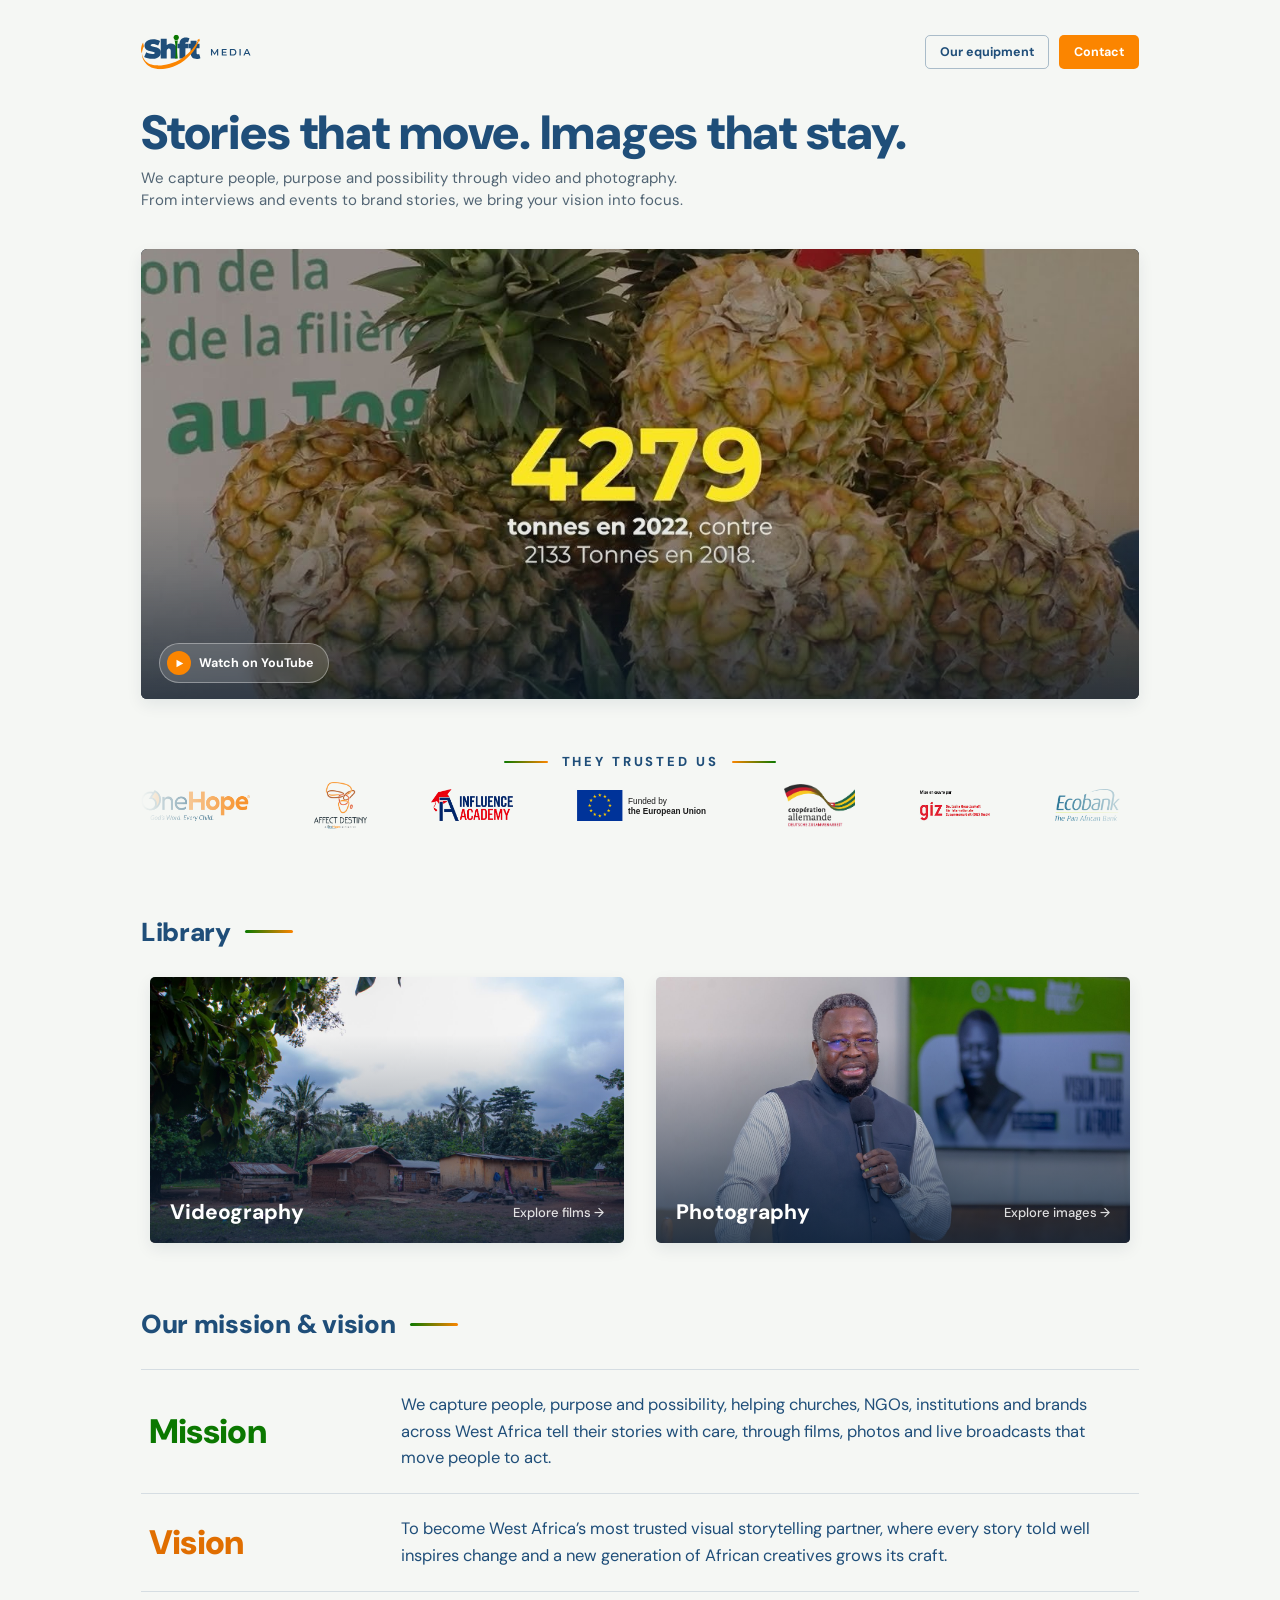
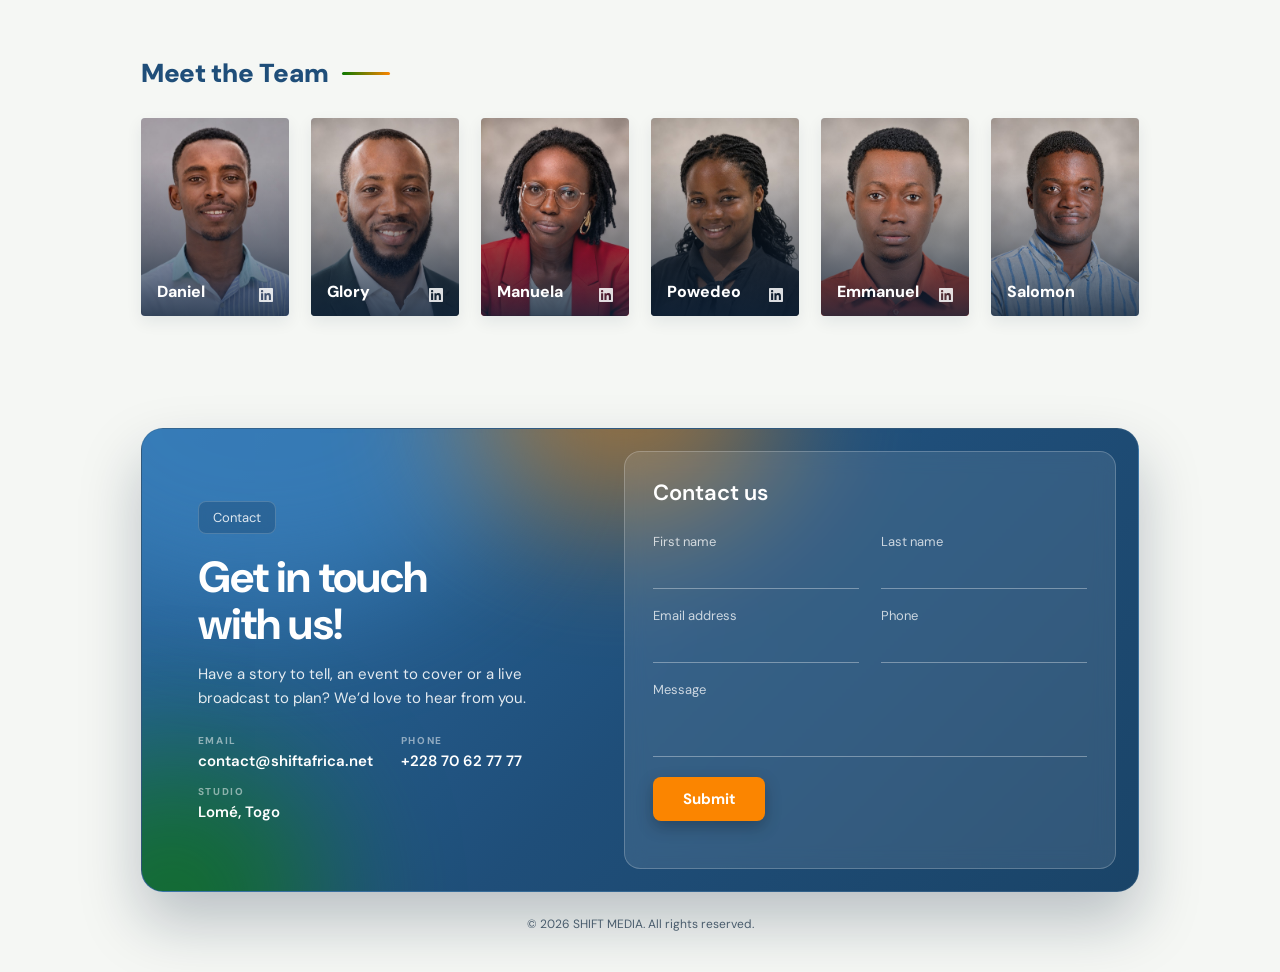
==== index.html @ 7302a3a3 "Home: team section title 'Meet the Team' Co-Authored-By: Claude Opus 5.5 <noreply@anthropic.com> Cla" ====
<!doctype html>
<html lang="en">
<head>
  <meta charset="utf-8">
  <meta name="viewport" content="width=device-width, initial-scale=1, viewport-fit=cover">
  <title>SHIFT MEDIA | Video &amp; Photography Portfolio</title>
  <meta name="description" content="SHIFT MEDIA captures people, purpose and possibility through video and photography. Interviews, events and brand stories from Lomé, Togo.">
  <meta property="og:title" content="SHIFT MEDIA | Video & Photography Portfolio">
  <meta property="og:description" content="Stories that move. Images that stay.">
  <meta property="og:image" content="/assets/img/home-photography.jpg">
  <link rel="icon" href="/assets/img/shift-media-logo.svg" type="image/svg+xml">
  <link rel="preconnect" href="https://fonts.googleapis.com">
  <link rel="preconnect" href="https://fonts.gstatic.com" crossorigin>
  <link href="https://fonts.googleapis.com/css2?family=DM+Sans:opsz,wght@9..40,400;9..40,500;9..40,600;9..40,700;9..40,800;9..40,900&display=swap" rel="stylesheet">
  <link rel="stylesheet" href="/assets/css/style.css">
</head>
<body>
  <main class="page page--home">
    <header class="header">
      <a class="logo" href="/" aria-label="SHIFT MEDIA home"><img src="/assets/img/shift-media-logo.svg" alt="SHIFT MEDIA" width="186" height="74"></a>
      <nav class="header__nav"><a class="btn btn--outline" href="/equipment">Our equipment</a><a class="btn btn--orange" href="#contact">Contact</a></nav>
    </header>

    <section class="intro">
      <h1 class="headline headline--home">Stories that move. Images that stay.</h1>
      <p class="lead">We capture people, purpose and possibility through video and photography.<br>From interviews and events to brand stories, we bring your vision into focus.</p>
    </section>

    <div class="hero-tilt">
    <section class="hero-video" aria-label="Featured video">
      <img class="hero-video__poster" src="/assets/img/video-hero.jpg" alt="">
      <iframe class="hero-video__frame" src="https://www.youtube-nocookie.com/embed/wh3lcqQOgPM?autoplay=1&amp;mute=1&amp;loop=1&amp;playlist=wh3lcqQOgPM&amp;controls=0&amp;modestbranding=1&amp;playsinline=1&amp;rel=0&amp;iv_load_policy=3&amp;disablekb=1" title="SHIFT MEDIA featured video" allow="autoplay; encrypted-media; picture-in-picture" loading="eager" tabindex="-1"></iframe>
      <div class="hero-video__shade" aria-hidden="true"></div>
      <a class="hero-video__cta" href="https://www.youtube.com/watch?v=wh3lcqQOgPM" target="_blank" rel="noopener"><span class="hero-video__play" aria-hidden="true"><svg viewBox="0 0 12 12"><path d="M2 1l9 5-9 5z" fill="currentColor"/></svg></span>Watch on YouTube</a>
    </section>
    </div>

    <section class="partners" aria-label="Trusted by">
      <h2 class="partners__label">They trusted us</h2>
      <div class="partners__viewport"><ul class="partners__track"><li style="--h:38px"><img src="/assets/img/partners/onehope.png" alt="OneHope" loading="lazy"></li><li style="--h:58px"><img src="/assets/img/partners/affect-destiny.png" alt="Affect Destiny" loading="lazy"></li><li style="--h:40px"><img src="/assets/img/partners/influence-academy.png" alt="Influence Academy" loading="lazy"></li><li style="--h:38px"><img src="/assets/img/partners/european-union.svg" alt="Funded by the European Union" loading="lazy"></li><li style="--h:54px"><img src="/assets/img/partners/cooperation-allemande.png" alt="Coopération allemande" loading="lazy"></li><li style="--h:38px"><img src="/assets/img/partners/giz.png" alt="GIZ" loading="lazy"></li><li style="--h:40px"><img src="/assets/img/partners/ecobank.png" alt="Ecobank" loading="lazy"></li><li style="--h:30px"><img src="/assets/img/partners/pia.svg" alt="PIA – Plateforme Industrielle d’Adétikopé" loading="lazy"></li><li style="--h:30px"><img src="/assets/img/partners/vous-church.png" alt="Vous Church" loading="lazy"></li><li style="--h:40px"><img src="/assets/img/partners/afis.png" alt="Africa Financial Industry Summit" loading="lazy"></li><li style="--h:38px"><img src="/assets/img/partners/sia.png" alt="Semaine de l’Intelligence Artificielle" loading="lazy"></li><li style="--h:40px"><img src="/assets/img/partners/foni.png" alt="FONi" loading="lazy"></li><li class="partners__dup" aria-hidden="true" style="--h:38px"><img src="/assets/img/partners/onehope.png" alt="" loading="lazy"></li><li class="partners__dup" aria-hidden="true" style="--h:58px"><img src="/assets/img/partners/affect-destiny.png" alt="" loading="lazy"></li><li class="partners__dup" aria-hidden="true" style="--h:40px"><img src="/assets/img/partners/influence-academy.png" alt="" loading="lazy"></li><li class="partners__dup" aria-hidden="true" style="--h:38px"><img src="/assets/img/partners/european-union.svg" alt="" loading="lazy"></li><li class="partners__dup" aria-hidden="true" style="--h:54px"><img src="/assets/img/partners/cooperation-allemande.png" alt="" loading="lazy"></li><li class="partners__dup" aria-hidden="true" style="--h:38px"><img src="/assets/img/partners/giz.png" alt="" loading="lazy"></li><li class="partners__dup" aria-hidden="true" style="--h:40px"><img src="/assets/img/partners/ecobank.png" alt="" loading="lazy"></li><li class="partners__dup" aria-hidden="true" style="--h:30px"><img src="/assets/img/partners/pia.svg" alt="" loading="lazy"></li><li class="partners__dup" aria-hidden="true" style="--h:30px"><img src="/assets/img/partners/vous-church.png" alt="" loading="lazy"></li><li class="partners__dup" aria-hidden="true" style="--h:40px"><img src="/assets/img/partners/afis.png" alt="" loading="lazy"></li><li class="partners__dup" aria-hidden="true" style="--h:38px"><img src="/assets/img/partners/sia.png" alt="" loading="lazy"></li><li class="partners__dup" aria-hidden="true" style="--h:40px"><img src="/assets/img/partners/foni.png" alt="" loading="lazy"></li></ul></div>
    </section>
  </main>

  <div class="page page--home-more">
    <section class="library" id="library" aria-label="Library">
      <h2 class="section-title">Library</h2>
      <div class="library__grid">
        <div class="home-tile home-tile--video">
          <a class="card" href="/videography">
            <img class="card__img" src="/assets/img/home-videography.jpg" alt="">
            <span class="card__label"><span class="card__title">Videography</span><span class="card__cue">Explore films →</span></span>
          </a>
        </div>
        <div class="home-tile home-tile--photo">
          <a class="card" href="/photography">
            <img class="card__img" src="/assets/img/home-photography.jpg" alt="" style="object-position: 50% 30%">
            <span class="card__label"><span class="card__title">Photography</span><span class="card__cue">Explore images →</span></span>
          </a>
        </div>
      </div>
    </section>

    <section class="purpose purpose--v2" id="about" aria-label="Our mission and vision">
      <h2 class="section-title">Our mission &amp; vision</h2>
      <div class="pv">
        <article class="pv__row pv__row--mission">
          <h3 class="pv__label">Mission</h3>
          <p class="pv__text">We capture people, purpose and possibility, helping churches, NGOs, institutions and brands across West Africa tell their stories with care, through films, photos and live broadcasts that move people to act.</p>
        </article>
        <article class="pv__row pv__row--vision">
          <h3 class="pv__label">Vision</h3>
          <p class="pv__text">To become West Africa’s most trusted visual storytelling partner, where every story told well inspires change and a new generation of African creatives grows its craft.</p>
        </article>
      </div>
    </section>

    <section class="team" aria-label="Our team">
      <h2 class="section-title">Meet the Team</h2>
      <div class="team__grid">
        <div class="tilt tilt--green">
          <a class="card member" href="https://www.linkedin.com/in/daniel-gossou/" target="_blank" rel="noopener" aria-label="Daniel Agossou, LinkedIn profile">
            <span class="member__placeholder" aria-hidden="true">DA</span>
            <img class="card__img member__img" src="/assets/img/team/daniel-agossou.jpg?v=1795704290" alt="Daniel Agossou" loading="lazy">
            <span class="member__info">
              <span class="member__name">Daniel Agossou</span>
              <span class="member__role">Co-founder · AI Strategist</span>
              <span class="member__cta"><svg viewBox="0 0 24 24" aria-hidden="true"><path fill="currentColor" d="M20.45 20.45h-3.55v-5.57c0-1.33-.03-3.04-1.85-3.04-1.86 0-2.14 1.45-2.14 2.94v5.67H9.35V9h3.41v1.56h.05c.48-.9 1.64-1.85 3.37-1.85 3.6 0 4.27 2.37 4.27 5.46v6.28zM5.34 7.43a2.06 2.06 0 1 1 0-4.12 2.06 2.06 0 0 1 0 4.12zM7.12 20.45H3.56V9h3.56v11.45zM22.22 0H1.77C.79 0 0 .77 0 1.73v20.54C0 23.23.79 24 1.77 24h20.45c.98 0 1.78-.77 1.78-1.73V1.73C24 .77 23.2 0 22.22 0z"/></svg><span class="cta-long">View </span>LinkedIn profile</span>
            </span>
            <span class="card__label"><span class="card__title">Daniel</span><span class="card__cue"><svg viewBox="0 0 24 24" aria-hidden="true"><path fill="currentColor" d="M20.45 20.45h-3.55v-5.57c0-1.33-.03-3.04-1.85-3.04-1.86 0-2.14 1.45-2.14 2.94v5.67H9.35V9h3.41v1.56h.05c.48-.9 1.64-1.85 3.37-1.85 3.6 0 4.27 2.37 4.27 5.46v6.28zM5.34 7.43a2.06 2.06 0 1 1 0-4.12 2.06 2.06 0 0 1 0 4.12zM7.12 20.45H3.56V9h3.56v11.45zM22.22 0H1.77C.79 0 0 .77 0 1.73v20.54C0 23.23.79 24 1.77 24h20.45c.98 0 1.78-.77 1.78-1.73V1.73C24 .77 23.2 0 22.22 0z"/></svg></span></span>
          </a>
        </div>
        <div class="tilt tilt--orange">
          <a class="card member" href="https://www.linkedin.com/in/glory-appoh/" target="_blank" rel="noopener" aria-label="Glory Appoh, LinkedIn profile">
            <span class="member__placeholder" aria-hidden="true">GA</span>
            <img class="card__img member__img" src="/assets/img/team/glory-appoh.jpg?v=1795704290" alt="Glory Appoh" loading="lazy">
            <span class="member__info">
              <span class="member__name">Glory Appoh</span>
              <span class="member__role">Co-founder &amp; Director</span>
              <span class="member__cta"><svg viewBox="0 0 24 24" aria-hidden="true"><path fill="currentColor" d="M20.45 20.45h-3.55v-5.57c0-1.33-.03-3.04-1.85-3.04-1.86 0-2.14 1.45-2.14 2.94v5.67H9.35V9h3.41v1.56h.05c.48-.9 1.64-1.85 3.37-1.85 3.6 0 4.27 2.37 4.27 5.46v6.28zM5.34 7.43a2.06 2.06 0 1 1 0-4.12 2.06 2.06 0 0 1 0 4.12zM7.12 20.45H3.56V9h3.56v11.45zM22.22 0H1.77C.79 0 0 .77 0 1.73v20.54C0 23.23.79 24 1.77 24h20.45c.98 0 1.78-.77 1.78-1.73V1.73C24 .77 23.2 0 22.22 0z"/></svg><span class="cta-long">View </span>LinkedIn profile</span>
            </span>
            <span class="card__label"><span class="card__title">Glory</span><span class="card__cue"><svg viewBox="0 0 24 24" aria-hidden="true"><path fill="currentColor" d="M20.45 20.45h-3.55v-5.57c0-1.33-.03-3.04-1.85-3.04-1.86 0-2.14 1.45-2.14 2.94v5.67H9.35V9h3.41v1.56h.05c.48-.9 1.64-1.85 3.37-1.85 3.6 0 4.27 2.37 4.27 5.46v6.28zM5.34 7.43a2.06 2.06 0 1 1 0-4.12 2.06 2.06 0 0 1 0 4.12zM7.12 20.45H3.56V9h3.56v11.45zM22.22 0H1.77C.79 0 0 .77 0 1.73v20.54C0 23.23.79 24 1.77 24h20.45c.98 0 1.78-.77 1.78-1.73V1.73C24 .77 23.2 0 22.22 0z"/></svg></span></span>
          </a>
        </div>
        <div class="tilt tilt--green">
          <a class="card member" href="https://www.linkedin.com/in/ay%C3%A9l%C3%A9-manuela-tessi-714314215/" target="_blank" rel="noopener" aria-label="Manuela Tessi, LinkedIn profile">
            <span class="member__placeholder" aria-hidden="true">MT</span>
            <img class="card__img member__img" src="/assets/img/team/manuela-tessi.jpg?v=1795704290" alt="Manuela Tessi" loading="lazy">
            <span class="member__info">
              <span class="member__name">Manuela Tessi</span>
              <span class="member__role">Social Media &amp; Content Strategist</span>
              <span class="member__cta"><svg viewBox="0 0 24 24" aria-hidden="true"><path fill="currentColor" d="M20.45 20.45h-3.55v-5.57c0-1.33-.03-3.04-1.85-3.04-1.86 0-2.14 1.45-2.14 2.94v5.67H9.35V9h3.41v1.56h.05c.48-.9 1.64-1.85 3.37-1.85 3.6 0 4.27 2.37 4.27 5.46v6.28zM5.34 7.43a2.06 2.06 0 1 1 0-4.12 2.06 2.06 0 0 1 0 4.12zM7.12 20.45H3.56V9h3.56v11.45zM22.22 0H1.77C.79 0 0 .77 0 1.73v20.54C0 23.23.79 24 1.77 24h20.45c.98 0 1.78-.77 1.78-1.73V1.73C24 .77 23.2 0 22.22 0z"/></svg><span class="cta-long">View </span>LinkedIn profile</span>
            </span>
            <span class="card__label"><span class="card__title">Manuela</span><span class="card__cue"><svg viewBox="0 0 24 24" aria-hidden="true"><path fill="currentColor" d="M20.45 20.45h-3.55v-5.57c0-1.33-.03-3.04-1.85-3.04-1.86 0-2.14 1.45-2.14 2.94v5.67H9.35V9h3.41v1.56h.05c.48-.9 1.64-1.85 3.37-1.85 3.6 0 4.27 2.37 4.27 5.46v6.28zM5.34 7.43a2.06 2.06 0 1 1 0-4.12 2.06 2.06 0 0 1 0 4.12zM7.12 20.45H3.56V9h3.56v11.45zM22.22 0H1.77C.79 0 0 .77 0 1.73v20.54C0 23.23.79 24 1.77 24h20.45c.98 0 1.78-.77 1.78-1.73V1.73C24 .77 23.2 0 22.22 0z"/></svg></span></span>
          </a>
        </div>
        <div class="tilt tilt--orange">
          <a class="card member" href="https://www.linkedin.com/in/powedeo-trimua/" target="_blank" rel="noopener" aria-label="Powedeo Trimua, LinkedIn profile">
            <span class="member__placeholder" aria-hidden="true">PT</span>
            <img class="card__img member__img" src="/assets/img/team/powedeo-trimua.jpg?v=1795704290" alt="Powedeo Trimua" loading="lazy">
            <span class="member__info">
              <span class="member__name">Powedeo Trimua</span>
              <span class="member__role">Social Media Manager</span>
              <span class="member__cta"><svg viewBox="0 0 24 24" aria-hidden="true"><path fill="currentColor" d="M20.45 20.45h-3.55v-5.57c0-1.33-.03-3.04-1.85-3.04-1.86 0-2.14 1.45-2.14 2.94v5.67H9.35V9h3.41v1.56h.05c.48-.9 1.64-1.85 3.37-1.85 3.6 0 4.27 2.37 4.27 5.46v6.28zM5.34 7.43a2.06 2.06 0 1 1 0-4.12 2.06 2.06 0 0 1 0 4.12zM7.12 20.45H3.56V9h3.56v11.45zM22.22 0H1.77C.79 0 0 .77 0 1.73v20.54C0 23.23.79 24 1.77 24h20.45c.98 0 1.78-.77 1.78-1.73V1.73C24 .77 23.2 0 22.22 0z"/></svg><span class="cta-long">View </span>LinkedIn profile</span>
            </span>
            <span class="card__label"><span class="card__title">Powedeo</span><span class="card__cue"><svg viewBox="0 0 24 24" aria-hidden="true"><path fill="currentColor" d="M20.45 20.45h-3.55v-5.57c0-1.33-.03-3.04-1.85-3.04-1.86 0-2.14 1.45-2.14 2.94v5.67H9.35V9h3.41v1.56h.05c.48-.9 1.64-1.85 3.37-1.85 3.6 0 4.27 2.37 4.27 5.46v6.28zM5.34 7.43a2.06 2.06 0 1 1 0-4.12 2.06 2.06 0 0 1 0 4.12zM7.12 20.45H3.56V9h3.56v11.45zM22.22 0H1.77C.79 0 0 .77 0 1.73v20.54C0 23.23.79 24 1.77 24h20.45c.98 0 1.78-.77 1.78-1.73V1.73C24 .77 23.2 0 22.22 0z"/></svg></span></span>
          </a>
        </div>
        <div class="tilt tilt--green">
          <a class="card member" href="https://www.linkedin.com/in/komla-emmanuel-torko-bba909324/" target="_blank" rel="noopener" aria-label="Emmanuel Torko, LinkedIn profile">
            <span class="member__placeholder" aria-hidden="true">ET</span>
            <img class="card__img member__img" src="/assets/img/team/emmanuel-torko.jpg?v=1795704290" alt="Emmanuel Torko" loading="lazy">
            <span class="member__info">
              <span class="member__name">Emmanuel Torko</span>
              <span class="member__role">Assistant Director</span>
              <span class="member__cta"><svg viewBox="0 0 24 24" aria-hidden="true"><path fill="currentColor" d="M20.45 20.45h-3.55v-5.57c0-1.33-.03-3.04-1.85-3.04-1.86 0-2.14 1.45-2.14 2.94v5.67H9.35V9h3.41v1.56h.05c.48-.9 1.64-1.85 3.37-1.85 3.6 0 4.27 2.37 4.27 5.46v6.28zM5.34 7.43a2.06 2.06 0 1 1 0-4.12 2.06 2.06 0 0 1 0 4.12zM7.12 20.45H3.56V9h3.56v11.45zM22.22 0H1.77C.79 0 0 .77 0 1.73v20.54C0 23.23.79 24 1.77 24h20.45c.98 0 1.78-.77 1.78-1.73V1.73C24 .77 23.2 0 22.22 0z"/></svg><span class="cta-long">View </span>LinkedIn profile</span>
            </span>
            <span class="card__label"><span class="card__title">Emmanuel</span><span class="card__cue"><svg viewBox="0 0 24 24" aria-hidden="true"><path fill="currentColor" d="M20.45 20.45h-3.55v-5.57c0-1.33-.03-3.04-1.85-3.04-1.86 0-2.14 1.45-2.14 2.94v5.67H9.35V9h3.41v1.56h.05c.48-.9 1.64-1.85 3.37-1.85 3.6 0 4.27 2.37 4.27 5.46v6.28zM5.34 7.43a2.06 2.06 0 1 1 0-4.12 2.06 2.06 0 0 1 0 4.12zM7.12 20.45H3.56V9h3.56v11.45zM22.22 0H1.77C.79 0 0 .77 0 1.73v20.54C0 23.23.79 24 1.77 24h20.45c.98 0 1.78-.77 1.78-1.73V1.73C24 .77 23.2 0 22.22 0z"/></svg></span></span>
          </a>
        </div>
        <div class="tilt tilt--orange">
          <div class="card member member--nolink" tabindex="0" aria-label="Salomon Sessi, Photographer">
            <span class="member__placeholder" aria-hidden="true">SS</span>
            <img class="card__img member__img" src="/assets/img/team/salomon-sessi.jpg?v=1795704290" alt="Salomon Sessi" loading="lazy">
            <span class="member__info">
              <span class="member__name">Salomon Sessi</span>
              <span class="member__role">Photographer</span>
            </span>
            <span class="card__label"><span class="card__title">Salomon</span></span>
          </div>
        </div>
      </div>
    </section>

    <section class="contact contact--glass" id="contact" aria-label="Contact">
      <span class="cg__blob cg__blob--blue" aria-hidden="true"></span>
      <span class="cg__blob cg__blob--green" aria-hidden="true"></span>
      <span class="cg__blob cg__blob--orange" aria-hidden="true"></span>
      <div class="cg__left">
        <span class="cg__pill">Contact</span>
        <h2 class="cg__title">Get in touch<br>with us!</h2>
        <p class="cg__text">Have a story to tell, an event to cover or a live broadcast to plan? We’d love to hear from you.</p>
        <ul class="cg__details">
          <li><small>Email</small><a href="mailto:contact@shiftafrica.net">contact@shiftafrica.net</a></li>
          <li><small>Phone</small><a href="tel:+22870627777">+228 70 62 77 77</a></li>
          <li><small>Studio</small><span>Lomé, Togo</span></li>
        </ul>
      </div>
      <form class="cg__form" id="contact-form" novalidate>
        <h3 class="cg__form-title">Contact us</h3>
        <div class="cg__grid">
          <label class="cg__field"><span>First name</span><input name="first" type="text" autocomplete="given-name" required></label>
          <label class="cg__field"><span>Last name</span><input name="last" type="text" autocomplete="family-name"></label>
          <label class="cg__field"><span>Email address</span><input name="email" type="email" autocomplete="email" required></label>
          <label class="cg__field"><span>Phone</span><input name="phone" type="tel" autocomplete="tel"></label>
          <label class="cg__field cg__field--full"><span>Message</span><textarea name="message" rows="2" required></textarea></label>
        </div>
        <span class="cg__submit-wrap"><button class="cg__submit" type="submit">Submit</button></span>
        <p class="cg__note" aria-live="polite"></p>
      </form>
    </section>
    <script>
    (function(){var f=document.getElementById('contact-form');if(!f)return;
    var btn=f.querySelector('.cg__submit'),n=f.querySelector('.cg__note');
    f.addEventListener('submit',function(e){e.preventDefault();var d=new FormData(f);
    if(!d.get('first')||!d.get('email')||!d.get('message')){n.textContent='Please fill in your first name, email and message.';return;}
    if(!/^[^\s@]+@[^\s@]+\.[^\s@]+$/.test(d.get('email'))){n.textContent='Please enter a valid email address.';return;}
    var name=(d.get('first')+' '+(d.get('last')||'')).trim();
    var payload={_subject:'New request from '+name+' (shiftmedia website)',_template:'table',_captcha:'false',_replyto:d.get('email'),
      Name:name,Email:d.get('email'),Phone:d.get('phone')||'-',Message:d.get('message')};
    btn.disabled=true;btn.textContent='Sending…';n.textContent='';
    fetch('https://formsubmit.co/ajax/contact@shiftafrica.net',{method:'POST',headers:{'Content-Type':'application/json','Accept':'application/json'},body:JSON.stringify(payload)})
    .then(function(r){return r.json().then(function(j){if(!r.ok||String(j.success)!=='true')throw new Error(j.message||'error');});})
    .then(function(){f.reset();n.textContent='Thank you! Your message has been sent. We will get back to you soon.';})
    .catch(function(){n.textContent='Sorry, the message could not be sent. Please try again or write to contact@shiftafrica.net.';})
    .finally(function(){btn.disabled=false;btn.textContent='Submit';});});})();
    </script>

    <p class="copyright">© 2026 SHIFT MEDIA. All rights reserved.</p>
  </div>

</body>
</html>
---- assets/css/style.css ----
/* SHIFT MEDIA — portfolio styles
   Breakpoints match the Figma frames: desktop ≥1024px, tablet 640–1023px, phone <640px. */

:root {
  --blue: #1f4e79;
  --blue-dark: #173c5e;
  --green: #0b7800;
  --orange: #fb8500;
  --orange-dark: #e06e00;
  --grey: #526574;
  --bg: #f5f7f4;
  --navy: 13, 33, 56;
  --light-green: #99e080;

  --page-w: 1120px;
  --pad-x: 160px;
  --pad-top: 18px;
  --pad-bottom: 40px;
  --footer-air: 76px; /* breathing room under the footer on desktop, same on every page */
  --gap: 32px;

  --r-lg: 5px;
  --r-md: 4px;
  --r-xl: 6px;

  --shadow: 0 6px 16px rgba(18, 38, 64, 0.08);
  --shadow-hover: 0 20px 40px rgba(18, 38, 64, 0.22);
  --ease: cubic-bezier(0.22, 0.61, 0.36, 1);
}

*, *::before, *::after { box-sizing: border-box; }
/* No horizontal scrollbar anywhere; slim modern vertical scrollbar */
html, body { overflow-x: hidden; }
html { scrollbar-width: thin; scrollbar-color: var(--blue) transparent; }
::-webkit-scrollbar { width: 8px; height: 0; }
::-webkit-scrollbar-track { background: transparent; }
::-webkit-scrollbar-thumb {
  border-radius: 999px;
  background: linear-gradient(180deg, var(--blue), var(--green));
  border: 2px solid transparent; background-clip: padding-box;
}
::-webkit-scrollbar-thumb:hover { background: linear-gradient(180deg, var(--orange), var(--blue)); background-clip: padding-box; border: 2px solid transparent; }
html { -webkit-text-size-adjust: 100%; }
body {
  margin: 0;
  background: var(--bg);
  color: var(--blue);
  font-family: 'DM Sans', system-ui, -apple-system, 'Segoe UI', sans-serif;
  -webkit-font-smoothing: antialiased;
}
img { display: block; max-width: 100%; }
a { color: inherit; text-decoration: none; }
button { font: inherit; cursor: pointer; }
:focus-visible { outline: 3px solid var(--orange); outline-offset: 3px; }

/* ---------- Page frame ---------- */
.page {
  min-height: 100vh;
  min-height: 100dvh;
  width: 100%;
  max-width: calc(var(--page-w) + 2 * var(--pad-x));
  margin: 0 auto;
  padding: var(--pad-top) var(--pad-x) var(--pad-bottom);
  display: flex;
  flex-direction: column;
  gap: var(--gap);
}

/* ---------- Header ---------- */
.header {
  display: flex;
  align-items: center;
  justify-content: space-between;
  height: 40px;
  flex: none;
  margin-bottom: -16px; /* tighter space between logo and content */
}
.logo { display: block; transition: opacity 0s; }
.logo img { height: 38px; width: auto; }
.logo:hover { opacity: 0.8; }
.back {
  display: inline-flex;
  align-items: center;
  gap: 8px;
  padding: 9px 16px;
  border-radius: 5px;
  background: var(--blue);
  color: #fff;
  font-size: 14px;
  font-weight: 500;
}
.back:hover { background: var(--green); }

/* ---------- Intro (text hover = instant colour change, no motion) ---------- */
.intro { display: flex; flex-direction: column; gap: 12px; flex: none; }
.headline {
  margin: 0;
  font-weight: 900;
  font-size: 44px;
  line-height: 1.12;
  letter-spacing: -0.01em;
  color: var(--blue);
}
.headline--home { font-size: 56px; }
.headline:hover { color: var(--green); }
.lead {
  margin: 0;
  max-width: 648px;
  font-size: 17px;
  line-height: 1.45;
  color: var(--grey);
}
.lead:hover { color: var(--blue); }
.lead--photo:hover { color: var(--orange); }

/* ---------- Media card (shared by every photo/video tile) ---------- */
.card {
  position: relative;
  display: block;
  overflow: hidden;
  border-radius: var(--r-md);
  background: #d9e3ec;
  box-shadow: var(--shadow);
  transform: translateY(0);
  transition: transform 0.3s var(--ease), box-shadow 0.3s var(--ease);
  isolation: isolate;
}
.card__img {
  position: absolute; inset: 0;
  width: 100%; height: 100%;
  object-fit: cover;
  object-position: 50% 30%; /* keep faces/heads in frame */
  transition: transform 0.3s var(--ease);
}
.card::after { /* bottom-to-top fade */
  content: '';
  position: absolute; left: 0; right: 0; bottom: 0;
  height: 78%;
  background: linear-gradient(to top, rgba(var(--navy), 0.82) 0%, rgba(var(--navy), 0.4) 45%, rgba(var(--navy), 0) 100%);
  transition: opacity 0.3s var(--ease);
  z-index: 1;
}
.card::before { /* stronger fade revealed on hover */
  content: '';
  position: absolute; left: 0; right: 0; bottom: 0;
  height: 78%;
  background: linear-gradient(to top, rgba(var(--navy), 0.92) 0%, rgba(var(--navy), 0.55) 45%, rgba(var(--navy), 0) 100%);
  opacity: 0;
  transition: opacity 0.3s var(--ease);
  z-index: 1;
}
.card__label {
  position: absolute; left: 0; right: 0; bottom: 0;
  z-index: 3;
  display: flex;
  align-items: flex-end;
  justify-content: space-between;
  gap: 12px;
  padding: 20px 22px;
  color: #fff;
}
.card__title { margin: 0; font-weight: 800; font-size: 20px; line-height: 1.2; }
.card__cue { flex: none; font-size: 13px; font-weight: 500; opacity: 0.85; white-space: nowrap; }

@media all {
  .card:hover { transform: translateY(-10px); box-shadow: var(--shadow-hover); }
  .card:hover .card__img { transform: scale(1.08); }
  .card:hover::before { opacity: 1; }
  .card:hover .card__cue { color: var(--orange); opacity: 1; }
}

/* ---------- Home ---------- */
.home-cards {
  display: grid;
  grid-template-columns: 1fr 1fr;
  gap: 40px;
  flex: 1 1 auto;
  min-height: 300px;
  max-height: 600px;
}
.home-cards .card { border-radius: var(--r-lg); height: 100%; min-height: 300px; }
/* Tilted colour plate revealed behind the card on hover (green = video, orange = photo) */
.home-tile { position: relative; height: 100%; min-height: 0; isolation: isolate; }
.home-tile::before {
  content: ''; position: absolute; inset: 0; z-index: -1;
  border-radius: var(--r-lg);
  background: linear-gradient(135deg, var(--plate), var(--plate-2));
  opacity: 0; transform: rotate(0deg) scale(0.96);
  transform-origin: 50% 100%;
  transition: transform 0.45s var(--ease), opacity 0.3s var(--ease);
}
.home-tile--video { --plate: var(--green); --plate-2: #2f9a1e; --tilt: -5deg; }
.home-tile--photo { --plate: var(--orange); --plate-2: #ffa733; --tilt: 5deg; }
.home-tile:hover::before { opacity: 1; transform: rotate(var(--tilt)) scale(1.0) translateY(-6px); }
.home-cards .card__label { padding: 28px; align-items: center; }
.home-cards .card__title { font-size: 24px; }
.home-cards .card__cue { font-size: 14px; }

/* ---------- Videography ---------- */
.video-grid { display: grid; grid-template-columns: repeat(auto-fit, minmax(220px, 1fr)); gap: 24px; flex: none; }
.video-grid .card { height: 168px; }
.featured { flex: 1 1 auto; min-height: 220px; max-height: 480px; border-radius: var(--r-xl); }
.featured .card__label { padding: 32px 36px; align-items: center; }
.featured .card__title { font-size: 32px; }
.featured .card__cue { font-size: 15px; }

.play {
  display: inline-flex; align-items: center; gap: 10px;
  padding: 13px 24px 13px 20px;
  border-radius: 999px;
  background: var(--orange);
  color: #fff;
  font-size: 15px; font-weight: 600;
  transition: background-color 0.3s var(--ease), box-shadow 0.3s var(--ease);
}
.play svg { width: 12px; height: 12px; }
@media all {
  .featured:hover .play { background: var(--orange-dark); box-shadow: 0 6px 16px rgba(0, 0, 0, 0.25); }
}

/* Contribution badge + hover panel (Interview) */
.badge {
  position: absolute; top: 14px; left: 14px; z-index: 4;
  padding: 5px 10px;
  border: 0; border-radius: 4px;
  background: rgba(255, 255, 255, 0.92);
  color: var(--blue);
  font-size: 11px; font-weight: 600;
  transition: opacity 0.3s var(--ease);
}
.contribution {
  position: absolute; inset: 0; z-index: 2;
  padding: 18px;
  background: rgba(31, 78, 121, 0.94);
  color: #fff;
  opacity: 0;
  transition: opacity 0.3s var(--ease);
  pointer-events: none;
}
.contribution__eyebrow {
  display: block; margin-bottom: 6px;
  font-size: 10px; font-weight: 600; letter-spacing: 0.12em; text-transform: uppercase;
  color: var(--light-green);
}
.contribution__text { margin: 0; font-size: 14px; font-weight: 500; line-height: 1.4; max-width: 34ch; }
@media all {
  .card--contribution:hover .contribution { opacity: 1; }
  .card--contribution:hover .badge { opacity: 0; }
}
.card--contribution.is-open .contribution { opacity: 1; }
.card--contribution.is-open .badge { opacity: 0; }

/* ---------- Photography ---------- */
/* Bento: featured album large (2x2), two albums beside it, then rows of three */
.album-grid {
  display: grid; grid-template-columns: repeat(3, 1fr); grid-auto-rows: minmax(150px, 1fr);
  gap: 20px; flex: 1 1 auto; min-height: 0; max-height: 640px;
}
.album-card { height: 100%; min-height: 150px; width: 100%; border: 0; padding: 0; text-align: left; cursor: pointer; }
.album-card .card__label { padding: 14px 18px 16px; }
.album-card .card__title { font-size: 17px; line-height: 1.25; }
.album-card--featured { border-radius: var(--r-xl); }
.album-grid > .tilt--featured { grid-column: span 2; grid-row: span 2; }
.album-card--featured .card__label { padding: 28px 32px; align-items: center; }
.album-card--featured .card__title { font-size: 32px; }
.album-card--featured .card__cue { font-size: 15px; }
@media (min-width: 1024px) {
  .album-grid[data-count="7"] { grid-template-columns: repeat(4, 1fr); }
  .album-grid[data-count="7"] > :nth-child(6),
  .album-grid[data-count="7"] > :nth-child(7) { grid-column: span 2; }
  .album-grid[data-count="8"] { grid-template-columns: repeat(4, 1fr); }
  .album-grid[data-count="8"] > :nth-child(6) { grid-column: span 2; }
  .album-grid[data-count="12"] { grid-template-columns: repeat(5, 1fr); }
}
.album-card .card__cue { font-size: 14px; }
button.card { font: inherit; color: inherit; border: 0; padding: 0; width: 100%; text-align: left; cursor: pointer; }
.badge { cursor: pointer; }

/* ---------- Lighter labels on Videography & Photography cards (less image covered) ---------- */
.page--video .card::after, .page--photo .card::after { height: 52%; background: linear-gradient(to top, rgba(var(--navy), 0.75) 0%, rgba(var(--navy), 0.3) 50%, rgba(var(--navy), 0) 100%); }
.page--video .card::before, .page--photo .card::before { height: 52%; }
.page--video .card__label, .page--photo .card__label { padding: 12px 14px; }
.page--video .card__title, .page--photo .card__title { font-size: 15px; font-weight: 800; }
.page--video .card__cue, .page--photo .card__cue { font-size: 11px; }
.page--video .featured .card__label, .page--photo .album-card--featured .card__label { padding: 18px 22px; }
.page--video .featured .card__title, .page--photo .album-card--featured .card__title { font-size: 22px; }
.page--video .featured .card__cue, .page--photo .album-card--featured .card__cue { font-size: 12px; }
.page--video .play { padding: 9px 16px 9px 14px; font-size: 13px; gap: 8px; }
.page--video .play svg { width: 10px; height: 10px; }
.page--video .badge { top: 10px; left: 10px; font-size: 10px; padding: 4px 8px; }
.page--video .contribution { padding: 14px; }
.page--video .contribution__text { font-size: 12.5px; }
.page--photo .album-card .card__title { font-size: 13px; line-height: 1.25; }
.page--photo .album-card--featured .card__title { font-size: 22px; }

/* Album cards: short name at rest; on hover the name hides and a darkened-blue veil shows the full title + description */
.album-info {
  position: absolute; inset: 0; z-index: 4;
  display: flex; flex-direction: column; justify-content: center; gap: clamp(2px, 0.6vh, 6px);
  padding: clamp(8px, 1.6vh, 18px) clamp(12px, 1.3vw, 20px);
  background:
    linear-gradient(180deg, rgba(13, 33, 56, 0.55) 0%, rgba(20, 52, 84, 0.72) 55%, rgba(13, 33, 56, 0.86) 100%);
  -webkit-backdrop-filter: saturate(0.85); backdrop-filter: saturate(0.85);
  color: #fff;
  opacity: 0; transition: opacity 0.3s var(--ease); pointer-events: none;
}
.album-info__title {
  font-size: clamp(10.5px, 0.85vw, 13px); font-weight: 800; line-height: 1.22; color: #fff;
  display: -webkit-box; -webkit-box-orient: vertical; -webkit-line-clamp: 2; overflow: hidden;
}
.album-info__text {
  font-size: clamp(10.5px, min(0.85vw, 1.6vh), 12.5px); font-weight: 500; line-height: 1.38; color: rgba(255, 255, 255, 0.92);
  display: -webkit-box; -webkit-box-orient: vertical; -webkit-line-clamp: 3; overflow: hidden;
}
.album-card--featured .album-info { padding: clamp(18px, 2vw, 30px); gap: 10px; }
.album-card--featured .album-info__title { font-size: clamp(16px, 1.5vw, 22px); }
.album-card--featured .album-info__text { font-size: clamp(13px, 1.05vw, 16px); max-width: 46ch; -webkit-line-clamp: 5; }
.album-card .card__label { transition: opacity 0.25s var(--ease); }
.album-card:hover .album-info, .album-card:focus-visible .album-info { opacity: 1; }
.album-card:hover .card__label, .album-card:focus-visible .card__label { opacity: 0; }
@media (max-width: 1023px) { .album-info { display: none; } }

/* Subtle tilted colour plate (Videography & Photography) */
.tilt { position: relative; display: flex; flex-direction: column; min-width: 0; min-height: 0; isolation: isolate; }
.tilt > .card { flex: 1 1 auto; }
.tilt::before {
  content: ''; position: absolute; inset: 0; z-index: -1; border-radius: var(--r-md);
  background: linear-gradient(135deg, var(--plate), var(--plate-2));
  opacity: 0; transform: rotate(0deg) scale(0.97); transform-origin: 50% 100%;
  transition: transform 0.45s var(--ease), opacity 0.3s var(--ease);
}
.tilt--green { --plate: var(--green); --plate-2: #2f9a1e; --tilt: -2.5deg; }
.tilt--orange { --plate: var(--orange); --plate-2: #ffa733; --tilt: 2.5deg; }
.tilt--featured { --tilt: -1.2deg; }
.tilt--featured.tilt--orange { --tilt: 1.2deg; }
.tilt:hover::before { opacity: 0.9; transform: rotate(var(--tilt)) translateY(-4px); }

/* ---------- Partners ("They trusted us") — continuous marquee ---------- */
.partners { flex: none; display: flex; flex-direction: column; align-items: center; gap: 16px; }
.partners__label {
  margin: 0; display: flex; align-items: center; gap: 14px;
  font-size: 13px; font-weight: 800; letter-spacing: 0.22em; text-transform: uppercase; color: var(--blue);
}
.partners__label::before, .partners__label::after { content: ''; width: 44px; height: 2px; border-radius: 2px; background: linear-gradient(90deg, var(--green), var(--orange)); }
.partners__label::after { background: linear-gradient(90deg, var(--orange), var(--green)); }
.partners__viewport {
  width: 100%; overflow: hidden; padding: 6px 0;
  -webkit-mask-image: linear-gradient(90deg, transparent, #000 10%, #000 90%, transparent);
  mask-image: linear-gradient(90deg, transparent, #000 10%, #000 90%, transparent);
}
.partners__track {
  --gap: 64px;
  list-style: none; margin: 0; padding: 0; width: max-content;
  display: flex; align-items: center; gap: var(--gap);
  animation: partners-scroll 32s linear infinite;
}
.partners__viewport:hover .partners__track { animation-play-state: paused; }
.partners__track li { flex: none; display: flex; align-items: center; }
.partners__track img {
  height: calc(var(--h, 40px) * 0.8); width: auto; max-width: 150px; object-fit: contain;
  filter: none; opacity: 1;
  transition: filter 0.3s var(--ease), opacity 0.3s var(--ease), transform 0.3s var(--ease);
}
.partners__track img:hover { transform: scale(1.08); }
@keyframes partners-scroll { from { transform: translateX(0); } to { transform: translateX(calc(-50% - var(--gap) / 2)); } }
@media (max-width: 1023px) {
  .partners__track { --gap: 44px; animation-duration: 26s; }
  .partners__track img { height: calc(var(--h, 40px) * 0.72); }
  .partners__label { font-size: 12px; }
  .partners__label::before, .partners__label::after { width: 28px; }
}

/* ---------- Footer ---------- */
.footer { flex: none; display: flex; flex-direction: column; gap: 22px; margin-bottom: var(--footer-air); }
.footer__line { height: 1px; background: rgba(31, 78, 121, 0.15); }
.footer__row {
  display: flex; flex-wrap: wrap; align-items: center; justify-content: space-between;
  column-gap: 24px; row-gap: 18px;
}
.footer__tagline { display: flex; flex-direction: column; gap: 6px; min-width: 440px; }
.footer__slogan { font-size: 12px; font-weight: 600; letter-spacing: 0.08em; color: var(--green); text-transform: uppercase; }
.footer__place { font-size: 13px; color: var(--grey); text-transform: uppercase; }
.footer__contacts { display: flex; gap: 40px; flex-wrap: wrap; }
.footer__item { display: flex; flex-direction: column; gap: 4px; }
.footer__label { font-size: 10px; font-weight: 500; letter-spacing: 0.12em; color: var(--grey); }
.footer__value { font-size: 15px; font-weight: 600; color: var(--blue); }
.footer__value:hover { color: var(--green); }

/* ---------- Album popup ---------- */
body.no-scroll { overflow: hidden; }
.modal {
  position: fixed; inset: 0; z-index: 50;
  display: flex; align-items: center; justify-content: center;
  padding: 50px 24px;
  background: rgba(8, 18, 28, 0.82);
  opacity: 0; visibility: hidden;
  transition: opacity 0.25s var(--ease), visibility 0.25s;
}
.modal.is-open { opacity: 1; visibility: visible; }
.modal__panel {
  width: 100%; max-width: var(--page-w);
  max-height: 100%;
  display: flex; flex-direction: column; gap: 20px;
  padding: 28px 32px;
  border-radius: var(--r-xl);
  background: var(--bg);
}
.modal__head { display: flex; align-items: center; justify-content: space-between; gap: 16px; }
.modal__title { margin: 0; font-size: 28px; font-weight: 800; color: var(--blue); line-height: 1.15; }
.modal__meta { margin: 4px 0 0; font-size: 14px; color: var(--grey); }
.round-btn {
  flex: none;
  width: 44px; height: 44px; border-radius: 50%;
  display: inline-flex; align-items: center; justify-content: center;
  border: 0; background: var(--blue); color: #fff;
}
.round-btn svg { width: 16px; height: 16px; }
.round-btn:hover { background: var(--green); }
.modal__scroll { overflow-y: auto; overflow-x: hidden; overscroll-behavior: contain; scrollbar-gutter: stable; scrollbar-width: thin; scrollbar-color: var(--blue) transparent; margin-right: -14px; padding-right: 6px; }
.mosaic { display: flex; flex-direction: column; gap: 12px; }
.mosaic__row { display: flex; gap: 12px; }
.mosaic__tile {
  position: relative; flex: none; overflow: hidden;
  padding: 0; border: 0; border-radius: 3px;
  background: #d9e3ec; cursor: zoom-in;
}
.mosaic__tile img { width: 100%; height: 100%; object-fit: cover; transition: transform 0.3s var(--ease); }
@media all { .mosaic__tile:hover img { transform: scale(1.04); } }

/* ---------- Photo viewer ---------- */
.viewer {
  position: fixed; inset: 0; z-index: 60;
  display: flex; align-items: center; justify-content: center;
  background: rgba(5, 10, 18, 0.97);
  opacity: 0; visibility: hidden;
  transition: opacity 0.2s var(--ease), visibility 0.2s;
}
.viewer.is-open { opacity: 1; visibility: visible; }
.viewer__img {
  max-width: min(1160px, calc(100vw - 200px));
  max-height: calc(100vh - 180px);
  max-height: calc(100dvh - 180px);
  border-radius: 4px;
  object-fit: contain;
  user-select: none;
}
.viewer__top { position: absolute; top: 30px; left: 40px; right: 40px; display: flex; justify-content: space-between; align-items: flex-start; color: #fff; }
.viewer__album { margin: 0; font-size: 16px; font-weight: 800; }
.viewer__count { margin: 4px 0 0; font-size: 14px; opacity: 0.7; }
.ghost-btn {
  width: 44px; height: 44px; border-radius: 50%;
  display: inline-flex; align-items: center; justify-content: center;
  border: 1px solid rgba(255, 255, 255, 0.35);
  background: rgba(255, 255, 255, 0.12); color: #fff;
}
.ghost-btn:hover { background: rgba(255, 255, 255, 0.24); }
.ghost-btn svg { width: 18px; height: 18px; }
.viewer__nav { position: absolute; top: 50%; transform: translateY(-50%); width: 56px; height: 56px; }
.viewer__prev { left: 40px; }
.viewer__next { right: 40px; }

/* ---------- Header nav ---------- */
.header__nav { display: flex; align-items: center; gap: 18px; }
.nav-link { font-size: 14px; font-weight: 700; color: var(--blue); position: relative; padding: 4px 0; }
.nav-link::after { content: ''; position: absolute; left: 0; right: 0; bottom: 0; height: 2px; border-radius: 2px; background: linear-gradient(90deg, var(--green), var(--orange)); transform: scaleX(0); transform-origin: left; transition: transform 0.3s var(--ease); }
.nav-link:hover { color: var(--green); }
.nav-link:hover::after { transform: scaleX(1); }

/* ---------- About ---------- */
.page--about { }
.mv {
  position: relative; flex: none; overflow: hidden; isolation: isolate;
  border-radius: var(--r-xl); box-shadow: var(--shadow);
  background: linear-gradient(120deg, #0d2138, #1f4e79 45%, #143454 70%, #0d2138);
  background-size: 220% 220%;
  animation: mv-shift 14s ease-in-out infinite alternate;
}
.mv__glow { position: absolute; z-index: -1; width: 340px; height: 340px; border-radius: 50%; filter: blur(70px); opacity: 0.45; }
.mv__glow--green { background: var(--green); left: -80px; top: -140px; animation: mv-float-a 11s ease-in-out infinite alternate; }
.mv__glow--orange { background: var(--orange); right: -90px; bottom: -170px; animation: mv-float-b 13s ease-in-out infinite alternate; }
.mv__inner { display: grid; grid-template-columns: 1fr auto 1fr; gap: 36px; padding: clamp(20px, 4.2vh, 46px) 34px; }
.mv__divider { width: 1px; background: linear-gradient(180deg, transparent, rgba(255, 255, 255, 0.4), transparent); }
.mv__eyebrow { margin: 0 0 8px; display: flex; align-items: center; gap: 10px; font-size: 12px; font-weight: 800; letter-spacing: 0.2em; text-transform: uppercase; }
.mv__item--mission .mv__eyebrow { color: var(--light-green); }
.mv__item--vision .mv__eyebrow { color: #ffb257; }
.mv__eyebrow::after { content: ''; height: 2px; border-radius: 2px; background: currentColor; width: 0; animation: mv-line 1.1s var(--ease) 0.5s forwards; }
.mv__text { margin: 0; font-size: clamp(14px, 1.9vh, 17px); line-height: 1.55; font-weight: 500; color: #fff; }
.mv__item { opacity: 0; transform: translateY(14px); animation: mv-in 0.8s var(--ease) forwards; }
.mv__item--vision { animation-delay: 0.25s; }
@keyframes mv-shift { from { background-position: 0% 50%; } to { background-position: 100% 50%; } }
@keyframes mv-float-a { from { transform: translate(0, 0); } to { transform: translate(260px, 60px); } }
@keyframes mv-float-b { from { transform: translate(0, 0); } to { transform: translate(-280px, -50px); } }
@keyframes mv-in { to { opacity: 1; transform: none; } }
@keyframes mv-line { to { width: 40px; } }
.team { flex: none; display: flex; flex-direction: column; gap: 18px; min-height: 0; }
.team__title { margin: 0; font-size: 22px; font-weight: 900; color: var(--blue); }
.team__grid { display: grid; grid-template-columns: repeat(auto-fit, minmax(140px, 1fr)); gap: 18px; }
.member { aspect-ratio: 1 / 1; height: auto; }
.member__placeholder { position: absolute; inset: 0; display: flex; align-items: center; justify-content: center; background: linear-gradient(135deg, #dfe8f0, #c3d2df); font-size: 54px; font-weight: 900; color: rgba(31, 78, 121, 0.3); letter-spacing: 0.04em; }
.member .card__img { object-position: 50% 20%; }
.member .card__label { padding: 14px 16px; }
.member .card__title { font-size: 16px; }
.member .card__cue svg { width: 14px; height: 14px; display: block; }
.member__info {
  position: absolute; inset: 0; z-index: 4;
  display: flex; flex-direction: column; justify-content: flex-end; gap: 3px; padding: 12px;
  background: linear-gradient(180deg, rgba(13, 33, 56, 0.25) 0%, rgba(20, 52, 84, 0.7) 45%, rgba(13, 33, 56, 0.92) 100%);
  color: #fff; opacity: 0; transition: opacity 0.3s var(--ease);
}
.member__name { font-size: 15px; font-weight: 800; line-height: 1.2; }
.member__role { font-size: 10.5px; font-weight: 700; letter-spacing: 0.06em; line-height: 1.35; text-transform: uppercase; color: var(--light-green); }
.member__cta { margin-top: 8px; display: inline-flex; align-items: center; gap: 6px; align-self: flex-start; white-space: nowrap; padding: 5px 8px; border-radius: var(--r-md); background: #0a66c2; font-size: 10.5px; font-weight: 700; transition: background 0.25s var(--ease); }
.member__cta svg { width: 13px; height: 13px; }
.member:hover .member__info, .member:focus-visible .member__info { opacity: 1; }
.member:hover .card__label, .member:focus-visible .card__label { opacity: 0; }
.member .card__label { transition: opacity 0.25s var(--ease); }
.member:hover .member__cta { background: var(--orange); }
@media (max-width: 1023px) { .team__grid { grid-template-columns: repeat(2, 1fr); } }
@media (max-width: 639px) { .team__grid { gap: 12px; } .member__info { padding: 12px; } .member__name { font-size: 15px; } .member__role { font-size: 10.5px; } .member__cta { font-size: 11px; padding: 6px 9px; } }
@media (max-width: 1023px) { .mv__inner { grid-template-columns: 1fr; gap: 20px; padding: 24px 22px; } .mv__divider { width: auto; height: 1px; background: linear-gradient(90deg, transparent, rgba(255,255,255,.35), transparent); } .mv__text { font-size: 15.5px; } }
@media (max-width: 639px) { .nav-link { font-size: 13px; } .header__nav { gap: 12px; } }

/* =========================================================
   Desktop: fill one screen, featured block takes the rest
   ========================================================= */
/* Desktop: every page fits exactly one screen (no scrolling), whatever the screen height */
@media (min-width: 1024px) {
  :root { --footer-air: clamp(12px, calc(100dvh - 824px), 76px); }
  .page { height: 100vh; height: 100dvh; min-height: 560px; }
  .home-cards { flex: 1 1 0; min-height: 200px; max-height: none; }
  .page--home { --gap: 24px; --footer-air: 12px; }
  .page--home .headline--home { font-size: clamp(36px, 5.4vh, 48px); }
  .page--home .lead { font-size: 15px; line-height: 1.45; }
  .page--home .intro { gap: 8px; margin-top: -4px; margin-bottom: 14px; }
  .headline { font-size: 40px; }
  .lead { font-size: 15px; }
  .page--home .partners { gap: 10px; }
  .page--home .partners__viewport { padding: 2px 0; }
  .home-cards .card { min-height: 0; }
  .featured { flex: 1 1 0; min-height: 120px; }
  .page > .tilt--featured { flex: 1 1 0; min-height: 120px; max-height: 560px; }
  .page--video { --gap: 24px; --footer-air: 12px; }
  .page--video .video-grid .card { height: clamp(110px, 15vh, 150px); }
  .tilt--featured > .featured { min-height: 0; max-height: none; }
  .album-grid { flex: 1 1 0; min-height: 260px; grid-auto-rows: minmax(0, 1fr); }
  .album-grid[data-count="7"], .album-grid[data-count="8"], .album-grid[data-count="12"] { grid-template-rows: repeat(3, minmax(0, 1fr)); }
  .album-card { min-height: 0; }
  .page--about { --gap: 22px; --footer-air: 12px; }
  .page--about .team { flex: 1 1 0; min-height: 190px; gap: 12px; justify-content: flex-start; }
  .page--about .team__title { font-size: 19px; }
  .page--about .team__grid { flex: 1 1 0; min-height: 0; grid-auto-rows: minmax(0, 1fr); max-height: clamp(180px, 31vh, 320px); }
  .page--about .member { aspect-ratio: auto; height: 100%; }
}
@media (min-width: 1024px) and (max-width: 1439px) {
  :root { --pad-x: clamp(40px, 11vw, 160px); }
}

/* =========================================================
   Tablet 640–1023px (Figma: 768 frames)
   ========================================================= */
@media (max-width: 1023px) {
  :root { --pad-x: 40px; --pad-top: 16px; --pad-bottom: 32px; --gap: 28px; --footer-air: 0px; }
  .logo img { height: 34px; }
  .header { height: 36px; margin-bottom: -14px; }
  .page { min-height: 0; }
  .headline, .headline--home { font-size: 40px; }
  .lead { font-size: 16px; }
  .home-cards { flex: none; gap: 20px; min-height: 0; }
  .home-cards .card { height: 250px; min-height: 0; }
  .home-cards .card__label { padding: 20px 22px; }
  .home-cards .card__title { font-size: 22px; }
  .video-grid { grid-template-columns: 1fr 1fr; gap: 16px; }
  .video-grid .card { height: 150px; }
  .video-grid .card__label { padding: 16px 16px; }
  .video-grid .card__title { font-size: 18px; }
  .featured { flex: none; height: 320px; min-height: 0; }
  .featured .card__label { padding: 24px 26px; }
  .featured .card__title { font-size: 28px; }
  .album-grid { grid-template-columns: 1fr 1fr; grid-auto-rows: auto; flex: none; max-height: none; }
  .album-card { height: 180px; }
  .album-grid > .tilt--featured { grid-column: 1 / -1; grid-row: auto; }
  .album-card--featured { height: 300px; }
  .album-card--featured .card__label { padding: 24px 26px; }
  .album-card--featured .card__title { font-size: 28px; }
  .album-grid > :last-child:nth-child(even) { grid-column: 1 / -1; }
  .footer__tagline { min-width: 100%; }
  .modal { padding: 32px 20px; }
  .modal__panel { padding: 22px 22px; }
  .modal__title { font-size: 24px; }
  .viewer__img { max-width: calc(100vw - 48px); max-height: calc(100vh - 220px); max-height: calc(100dvh - 220px); }
  .viewer__top { top: 20px; left: 20px; right: 20px; }
  .viewer__nav { top: auto; bottom: 28px; transform: none; }
  .viewer__prev { left: calc(50% - 72px); }
  .viewer__next { right: calc(50% - 72px); }
}

/* =========================================================
   Phone <640px (Figma: 390 frames)
   ========================================================= */
@media (max-width: 639px) {
  :root { --pad-x: 20px; --pad-top: 14px; --pad-bottom: 24px; --gap: 24px; --footer-air: 0px; }
  .logo img { height: 30px; }
  .header { height: 34px; margin-bottom: -12px; }
  .back { padding: 8px 14px; font-size: 13px; }
  .headline, .headline--home { font-size: 30px; }
  .lead { font-size: 15px; }
  .home-cards { grid-template-columns: 1fr; gap: 16px; }
  .home-cards .card { height: 220px; }
  .video-grid { grid-template-columns: 1fr; }
  .video-grid .card { height: 190px; }
  .video-grid .card__cue-text { display: inline; }
  .featured { height: 260px; }
  .featured .card__label { padding: 20px; top: 0; align-items: flex-end; }
  .featured .card__title { font-size: 22px; }
  .featured .play { position: absolute; top: 18px; right: 18px; padding: 10px 18px 10px 16px; font-size: 14px; }
  .album-grid { gap: 12px; }
  .album-card { height: 160px; min-height: 0; }
  .album-card .card__label { padding: 12px 12px 14px; }
  .album-card .card__title { font-size: 14px; }
  .album-card--featured { height: 240px; }
  .album-card--featured .card__label { padding: 20px; }
  .album-card--featured .card__title { font-size: 22px; }
  .footer__contacts { gap: 28px; }
  .modal { padding: 0; align-items: stretch; }
  .modal__panel { border-radius: 0; padding: 18px 16px; max-height: none; height: 100%; }
  .modal__title { font-size: 20px; }
  .modal__meta { font-size: 13px; }
  .mosaic, .mosaic__row { gap: 8px; }
  .viewer__img { max-width: 100vw; border-radius: 0; }
  .viewer__album { font-size: 14px; }
}

@media (min-width: 1024px) and (max-width: 1340px) { .member__cta .cta-long { display: none; } }

/* Team portraits: original photos, framed from the top so there is space above the head */
.member:has(.member__img) .member__placeholder { display: none; }
.member .member__img { object-fit: cover; object-position: 50% 0%; }

/* ---------- Equipment (About) ---------- */
.team__head { display: flex; align-items: center; justify-content: space-between; gap: 16px; }
.eq-open { border: 0; padding: 8px 14px; border-radius: var(--r-md); background: var(--green); color: #fff; font-size: 13px; font-weight: 700; display: inline-flex; gap: 8px; align-items: center; transition: background 0.25s var(--ease); }
.eq-open:hover { background: var(--orange); }
.eq { position: fixed; inset: 0; z-index: 70; display: flex; align-items: center; justify-content: center; padding: 32px 20px; background: rgba(8, 18, 28, 0.78); opacity: 0; transition: opacity 0.25s var(--ease); }
.eq.is-open { opacity: 1; }
.eq__panel { width: 100%; max-width: 1040px; max-height: 100%; overflow-y: auto; padding: 28px 32px 32px; border-radius: var(--r-xl); background: var(--bg); transform: translateY(14px); transition: transform 0.3s var(--ease); }
.eq.is-open .eq__panel { transform: none; }
.eq__top { display: flex; justify-content: space-between; align-items: flex-start; gap: 16px; margin-bottom: 22px; }
.eq__title { margin: 0; font-size: 26px; font-weight: 900; color: var(--blue); }
.eq__lead { margin: 4px 0 0; font-size: 14px; color: var(--grey); }
.eq__grid { display: grid; grid-template-columns: repeat(auto-fill, minmax(220px, 1fr)); gap: 16px; }
.eq__group { background: #fff; border-radius: var(--r-md); padding: 16px 18px; box-shadow: var(--shadow); border-top: 3px solid var(--green); }
.eq__group:nth-child(even) { border-top-color: var(--orange); }
.eq__cat { margin: 0 0 10px; font-size: 12px; font-weight: 800; letter-spacing: 0.14em; text-transform: uppercase; color: var(--blue); }
.eq__group ul { margin: 0; padding: 0; list-style: none; display: flex; flex-direction: column; gap: 7px; }
.eq__group li { font-size: 14px; line-height: 1.35; color: var(--blue); padding-left: 14px; position: relative; }
.eq__group li::before { content: ''; position: absolute; left: 0; top: 0.55em; width: 6px; height: 6px; border-radius: 50%; background: var(--green); }
.eq__group:nth-child(even) li::before { background: var(--orange); }
.eq__group small { display: block; font-size: 12px; color: var(--grey); }
@media (max-width: 639px) { .eq { padding: 0; align-items: stretch; } .eq__panel { border-radius: 0; max-height: none; padding: 20px 16px; } .eq__title { font-size: 22px; } }
.eq[hidden] { display: none; }

/* ---------- About section on the home page (below the partners) ---------- */
.page--about-home { --gap: 28px; padding-top: 48px; }
.page--about-home .about-intro .headline { font-size: 34px; }
.page--about-home .team { gap: 14px; }
.page--about-home .team__title { font-size: 20px; }
.page--about-home .member { aspect-ratio: 3 / 4; }
@media (min-width: 1024px) {
  .page--about-home { height: auto !important; min-height: 0 !important; --footer-air: 40px; }
  .page--home { padding-bottom: 28px; }
}
@media (max-width: 1023px) { .page--about-home { padding-top: 32px; } .page--about-home .about-intro .headline { font-size: 28px; } }

/* ---------- Equipment page ---------- */
.page--equipment { height: auto !important; }
.eq-chips { flex: none; display: flex; flex-wrap: wrap; gap: 8px; }
.eq-chip { border: 1px solid rgba(31, 78, 121, 0.2); background: #fff; color: var(--blue); padding: 7px 14px; border-radius: 999px; font-size: 13px; font-weight: 700; transition: background 0.2s var(--ease), color 0.2s var(--ease), border-color 0.2s var(--ease); }
.eq-chip:hover { border-color: var(--green); color: var(--green); }
.eq-chip.is-active { background: var(--blue); border-color: var(--blue); color: #fff; }
.gear-grid { flex: none; display: grid; grid-template-columns: repeat(auto-fill, minmax(200px, 1fr)); gap: 18px; }
.gear { position: relative; aspect-ratio: 4 / 3.4; border-radius: var(--r-md); overflow: hidden; box-shadow: var(--shadow); background: #fff; transition: transform 0.3s var(--ease), box-shadow 0.3s var(--ease); outline: none; }
.gear[hidden] { display: none; }
.gear:hover, .gear:focus-visible { transform: translateY(-6px); box-shadow: var(--shadow-hover); }
.gear__media { position: absolute; inset: 0; display: flex; align-items: center; justify-content: center; }
.gear--green .gear__media { background: radial-gradient(120% 100% at 50% 20%, #eef6ec 0%, #d6e9d2 100%); color: var(--green); }
.gear--orange .gear__media { background: radial-gradient(120% 100% at 50% 20%, #fff4e8 0%, #fbe0c2 100%); color: var(--orange-dark); }
.gear__media img { width: 100%; height: 100%; object-fit: cover; }
.gear__icon { width: 44%; height: auto; transition: transform 0.4s var(--ease); }
.gear:hover .gear__icon { transform: scale(1.08); }
.gear__label { position: absolute; left: 0; right: 0; bottom: 0; display: flex; justify-content: space-between; align-items: baseline; gap: 8px; padding: 10px 12px; background: linear-gradient(to top, rgba(255,255,255,.96), rgba(255,255,255,.8)); transition: opacity 0.25s var(--ease); }
.gear__name { font-size: 14px; font-weight: 800; color: var(--blue); line-height: 1.25; }
.gear__qty { flex: none; font-size: 12px; font-weight: 700; color: var(--grey); }
.gear__info { position: absolute; inset: 0; display: flex; flex-direction: column; justify-content: flex-end; gap: 5px; padding: 14px; color: #fff;
  background: linear-gradient(180deg, rgba(13,33,56,.35) 0%, rgba(20,52,84,.78) 40%, rgba(13,33,56,.95) 100%); opacity: 0; transition: opacity 0.3s var(--ease); }
.gear:hover .gear__info, .gear:focus-visible .gear__info { opacity: 1; }
.gear:hover .gear__label, .gear:focus-visible .gear__label { opacity: 0; }
.gear__cat { font-size: 10px; font-weight: 800; letter-spacing: .14em; text-transform: uppercase; color: var(--light-green); }
.gear--orange .gear__cat { color: #ffb257; }
.gear__title { font-size: 15px; font-weight: 800; line-height: 1.2; }
.gear__title em { font-style: normal; font-weight: 600; opacity: .75; font-size: 12px; }
.gear__desc { font-size: 12.5px; line-height: 1.45; color: rgba(255,255,255,.92); }
@media (max-width: 639px) { .gear-grid { grid-template-columns: 1fr 1fr; gap: 12px; } .gear__name { font-size: 12.5px; } .gear__desc { font-size: 11.5px; } .gear__info { padding: 10px; } }

/* =========================================================
   Home v2: hero video · partners · library · mission & vision · people · contact
   ========================================================= */
.hero-video { position: relative; flex: 1 1 auto; min-height: 260px; border-radius: var(--r-xl); overflow: hidden; background: #0d2138; box-shadow: var(--shadow); isolation: isolate; }
.hero-video__poster { position: absolute; inset: 0; width: 100%; height: 100%; object-fit: cover; object-position: 50% 30%; z-index: -2; }
.hero-video__frame { position: absolute; top: 50%; left: 50%; width: max(100%, calc(var(--hv-h, 100%) * 16 / 9)); aspect-ratio: 16 / 9; min-height: 100%; transform: translate(-50%, -50%); border: 0; pointer-events: none; z-index: -1; }
.hero-video__shade { position: absolute; inset: 0; background: linear-gradient(to top, rgba(13, 33, 56, 0.55), rgba(13, 33, 56, 0) 45%); pointer-events: none; }
.hero-video__cta { position: absolute; left: 24px; bottom: 22px; display: inline-flex; align-items: center; gap: 10px; padding: 10px 18px 10px 10px; border-radius: 999px; background: rgba(255, 255, 255, 0.14); border: 1px solid rgba(255, 255, 255, 0.35); color: #fff; font-size: 14px; font-weight: 700; -webkit-backdrop-filter: blur(8px); backdrop-filter: blur(8px); transition: background 0.25s var(--ease); }
.hero-video__cta:hover { background: var(--orange); border-color: var(--orange); }
.hero-video__play { width: 30px; height: 30px; border-radius: 50%; background: var(--orange); display: inline-flex; align-items: center; justify-content: center; }
.hero-video__play svg { width: 11px; height: 11px; margin-left: 2px; }
.hero-video__cta:hover .hero-video__play { background: #fff; color: var(--orange); }

.section-title { margin: 0 0 18px; font-size: 26px; font-weight: 900; color: var(--blue); letter-spacing: -0.01em; display: flex; align-items: center; gap: 14px; }
.section-title::after { content: ''; flex: 0 0 48px; height: 3px; border-radius: 3px; background: linear-gradient(90deg, var(--green), var(--orange)); }
.page--home-more { --gap: 72px; padding-top: 56px; height: auto !important; min-height: 0 !important; }

/* Library: two 16:9 cards, a bit reduced */
.library__grid { display: grid; grid-template-columns: 1fr 1fr; gap: 32px; max-width: 980px; margin: 0 auto; width: 100%; }
.library .home-tile { height: auto; }
.library .card { aspect-ratio: 16 / 9; height: auto; border-radius: var(--r-lg); }
.library .card__label { padding: 18px 20px; align-items: center; }
.library .card__title { font-size: 21px; }

/* Mission & vision */
.purpose__grid { display: grid; grid-template-columns: 1fr 1fr; gap: 28px; }
.purpose__item { position: relative; overflow: hidden; padding: 30px 32px 34px; border-radius: var(--r-lg); background: #fff; box-shadow: var(--shadow); transition: transform 0.35s var(--ease), box-shadow 0.35s var(--ease); }
.purpose__item::before { content: ''; position: absolute; left: 0; top: 0; height: 4px; width: 100%; transform: scaleX(0.18); transform-origin: left; transition: transform 0.6s var(--ease); }
.purpose__item--mission::before { background: var(--green); }
.purpose__item--vision::before { background: var(--orange); }
.purpose__item:hover { transform: translateY(-6px); box-shadow: var(--shadow-hover); }
.purpose__item:hover::before { transform: scaleX(1); }
.purpose__word { position: absolute; right: -8px; bottom: -22px; font-size: clamp(72px, 9vw, 120px); font-weight: 900; line-height: 1; letter-spacing: -0.04em; color: transparent; -webkit-text-stroke: 1.5px rgba(31, 78, 121, 0.1); pointer-events: none; transition: transform 0.6s var(--ease); }
.purpose__item:hover .purpose__word { transform: translateX(-12px); }
.purpose__icon { width: 46px; height: 46px; border-radius: 12px; display: inline-flex; align-items: center; justify-content: center; margin-bottom: 16px; }
.purpose__icon svg { width: 24px; height: 24px; }
.purpose__item--mission .purpose__icon { background: rgba(11, 120, 0, 0.1); color: var(--green); }
.purpose__item--vision .purpose__icon { background: rgba(251, 133, 0, 0.12); color: var(--orange-dark); }
.purpose__label { margin: 0 0 10px; font-size: 13px; font-weight: 800; letter-spacing: 0.18em; text-transform: uppercase; }
.purpose__item--mission .purpose__label { color: var(--green); }
.purpose__item--vision .purpose__label { color: var(--orange-dark); }
.purpose__text { position: relative; margin: 0; font-size: 17px; line-height: 1.6; font-weight: 500; color: var(--blue); max-width: 46ch; }

/* People */
.page--home-more .team { gap: 0; }
.page--home-more .team__grid { grid-template-columns: repeat(6, 1fr); gap: 18px; }
.page--home-more .member { aspect-ratio: 3 / 4; height: auto; }

/* Contact */
.contact { position: relative; overflow: hidden; isolation: isolate; display: grid; grid-template-columns: 1.1fr 1fr; align-items: center; gap: 36px 48px; padding: 48px 52px; border-radius: var(--r-xl); color: #fff;
  background: linear-gradient(120deg, #0d2138, #1f4e79 50%, #143454); background-size: 200% 200%; animation: mv-shift 16s ease-in-out infinite alternate; box-shadow: var(--shadow); }
.contact__glow { position: absolute; z-index: -1; width: 380px; height: 380px; border-radius: 50%; filter: blur(80px); opacity: 0.45; }
.contact__glow--green { background: var(--green); left: -120px; top: -160px; animation: mv-float-a 12s ease-in-out infinite alternate; }
.contact__glow--orange { background: var(--orange); right: -120px; bottom: -200px; animation: mv-float-b 14s ease-in-out infinite alternate; }
.contact__eyebrow { margin: 0 0 10px; font-size: 12px; font-weight: 800; letter-spacing: 0.2em; text-transform: uppercase; color: var(--light-green); }
.contact__title { margin: 0; font-size: clamp(28px, 3.2vw, 42px); font-weight: 900; line-height: 1.1; letter-spacing: -0.01em; }
.contact__lead { margin: 12px 0 0; font-size: 16px; color: rgba(255, 255, 255, 0.8); }
.contact__actions { display: flex; flex-direction: column; gap: 12px; }
.contact__tile { display: grid; grid-template-columns: auto 1fr; grid-template-rows: auto auto; column-gap: 14px; align-items: center; padding: 14px 18px; border-radius: var(--r-lg); background: rgba(255, 255, 255, 0.08); border: 1px solid rgba(255, 255, 255, 0.16); transition: background 0.25s var(--ease), transform 0.25s var(--ease), border-color 0.25s var(--ease); }
a.contact__tile:hover { background: rgba(255, 255, 255, 0.16); border-color: var(--orange); transform: translateX(6px); }
.contact__icon { grid-row: span 2; width: 42px; height: 42px; border-radius: 10px; display: inline-flex; align-items: center; justify-content: center; background: var(--orange); }
.contact__tile:nth-child(2) .contact__icon { background: var(--green); }
.contact__tile:nth-child(3) .contact__icon { background: rgba(255, 255, 255, 0.18); }
.contact__icon svg { width: 20px; height: 20px; }
.contact__k { font-size: 11px; font-weight: 700; letter-spacing: 0.14em; text-transform: uppercase; color: rgba(255, 255, 255, 0.65); }
.contact__v { font-size: 17px; font-weight: 700; }
.contact__services { grid-column: 1 / -1; margin: 0; padding-top: 18px; border-top: 1px solid rgba(255, 255, 255, 0.15); font-size: 12px; font-weight: 700; letter-spacing: 0.2em; text-transform: uppercase; color: rgba(255, 255, 255, 0.7); }
.copyright { margin: -40px 0 0; font-size: 12px; color: var(--grey); text-align: center; }

@media (min-width: 1024px) {
  .page--home .hero-video { flex: 1 1 0; min-height: 220px; }
  .page--home { padding-bottom: 24px; }
}
@media (max-width: 1023px) {
  .hero-video { flex: none; aspect-ratio: 16 / 9; min-height: 0; }
  .page--home-more { --gap: 52px; padding-top: 40px; }
  .purpose__grid, .library__grid { grid-template-columns: 1fr; }
  .page--home-more .team__grid { grid-template-columns: repeat(3, 1fr); }
  .contact { grid-template-columns: 1fr; padding: 34px 28px; }
}
@media (max-width: 639px) {
  .section-title { font-size: 21px; }
  .library__grid { gap: 16px; }
  .purpose__item { padding: 24px 22px 28px; }
  .purpose__text { font-size: 15.5px; }
  .page--home-more .team__grid { grid-template-columns: 1fr 1fr; gap: 12px; }
  .contact { padding: 28px 20px; }
  .contact__v { font-size: 15px; }
  .hero-video__cta { left: 12px; bottom: 12px; font-size: 12.5px; }
}

/* ---------- Home v3 adjustments ---------- */
.btn { display: inline-flex; align-items: center; gap: 8px; padding: 9px 16px; border-radius: 5px; font-size: 14px; font-weight: 700; border: 1.5px solid transparent; transition: background 0.25s var(--ease), color 0.25s var(--ease), border-color 0.25s var(--ease), transform 0.25s var(--ease); white-space: nowrap; }
.btn:hover { transform: translateY(-2px); }
.btn--orange { background: var(--orange); color: #fff; }
.btn--orange:hover { background: var(--orange-dark); }
.btn--blue { background: var(--blue); color: #fff; }
.btn--blue:hover { background: var(--green); }
.btn--outline { background: transparent; color: var(--blue); border-color: rgba(31, 78, 121, 0.35); }
.btn--outline:hover { border-color: var(--blue); background: var(--blue); color: #fff; }
.header__nav { gap: 10px; }

/* Bigger breathing room between sections */
.page--home .partners { margin-top: 26px; }
.page--home-more { --gap: 120px; padding-top: 110px; }

/* Mission & vision: compact, no icons */
.purpose__item { padding: 24px 28px 26px; }
.purpose__label { margin-bottom: 8px; }
.purpose__text { font-size: 16px; line-height: 1.55; }
.purpose__word { font-size: clamp(60px, 7vw, 96px); bottom: -16px; }

/* People: smaller portraits, more space */
.page--home-more .team__grid { grid-template-columns: repeat(6, minmax(0, 150px)); justify-content: space-between; gap: 28px; }

/* Contact v3: photo + details card */
.contact { display: grid; grid-template-columns: 1fr 1.1fr; gap: 0; padding: 0; color: var(--blue); background: #fff; animation: none; align-items: stretch; }
.contact__media { position: relative; min-height: 380px; }
.contact__media img { position: absolute; inset: 0; width: 100%; height: 100%; object-fit: cover; }
.contact__media::after { content: ''; position: absolute; inset: 0; background: linear-gradient(to top, rgba(13, 33, 56, 0.6), rgba(13, 33, 56, 0) 55%); }
.contact__badge { position: absolute; left: 20px; bottom: 18px; z-index: 1; font-size: 11px; font-weight: 800; letter-spacing: 0.16em; text-transform: uppercase; color: #fff; }
.contact__body { padding: 44px 48px; display: flex; flex-direction: column; justify-content: center; }
.contact__eyebrow { color: var(--green); }
.contact__title { font-size: clamp(26px, 2.6vw, 36px); line-height: 1.15; color: var(--blue); }
.contact__title span { color: var(--orange-dark); }
.contact__lead { color: var(--grey); font-size: 15.5px; line-height: 1.55; }
.contact__list { list-style: none; margin: 22px 0 0; padding: 0; border-top: 1px solid rgba(31, 78, 121, 0.12); }
.contact__list li { display: flex; justify-content: space-between; align-items: baseline; gap: 16px; padding: 12px 0; border-bottom: 1px solid rgba(31, 78, 121, 0.12); }
.contact__k { font-size: 11px; font-weight: 800; letter-spacing: 0.16em; text-transform: uppercase; color: var(--grey); }
.contact__v { font-size: 16px; font-weight: 700; color: var(--blue); }
a.contact__v:hover { color: var(--green); }
.contact__buttons { display: flex; gap: 12px; margin-top: 24px; flex-wrap: wrap; }
.contact__buttons .btn { padding: 12px 22px; font-size: 15px; }
.contact__glow { display: none; }
@media (max-width: 1023px) {
  .page--home-more { --gap: 80px; padding-top: 72px; }
  .page--home-more .team__grid { grid-template-columns: repeat(3, 1fr); gap: 24px; }
  .contact { grid-template-columns: 1fr; }
  .contact__media { min-height: 240px; }
  .contact__body { padding: 30px 26px; }
}
@media (max-width: 639px) {
  .page--home-more { --gap: 64px; }
  .page--home-more .team__grid { grid-template-columns: 1fr 1fr; gap: 18px; }
  .header__nav .btn { padding: 7px 11px; font-size: 12.5px; }
  .contact__body { padding: 24px 20px; }
}

/* ---------- Home v4 spacing ---------- */
.page--home .partners { margin-top: 56px; }
.page--home-more { --gap: 84px; padding-top: 92px; }
.page--home-more .team__grid { grid-template-columns: repeat(6, minmax(0, 132px)); justify-content: space-between; gap: 40px; }
.contact__media { min-height: 0; }
.contact__body { padding: 30px 40px; }
.contact__title { font-size: clamp(22px, 2.2vw, 30px); }
.contact__lead { margin-top: 8px; font-size: 14.5px; }
.contact__list { margin-top: 14px; }
.contact__list li { padding: 9px 0; }
.contact__buttons { margin-top: 16px; }
.contact__buttons .btn { padding: 10px 20px; font-size: 14px; }
@media (max-width: 1023px) {
  .page--home-more { --gap: 64px; padding-top: 64px; }
  .page--home-more .team__grid { grid-template-columns: repeat(3, 1fr); gap: 28px; }
  .contact__media { min-height: 200px; }
}
@media (max-width: 639px) {
  .page--home .partners { margin-top: 36px; }
  .page--home-more { --gap: 52px; }
  .page--home-more .team__grid { grid-template-columns: 1fr 1fr; gap: 22px; }
  .contact__body { padding: 22px 20px; }
}

/* ---------- Home v5 ---------- */
.page--home .header { margin-bottom: 14px; }
.section-title { margin-bottom: 28px; }
.purpose__word { font-size: clamp(44px, 4.6vw, 64px); bottom: -10px; right: -4px; -webkit-text-stroke: 1px rgba(31, 78, 121, 0.06); }
.page--home-more .team__grid { grid-template-columns: repeat(6, minmax(0, 1fr)); justify-content: stretch; gap: 22px; }
.contact { grid-template-columns: 0.9fr 1.1fr; }
.contact__body { padding: 24px 34px; }
.contact__eyebrow { margin-bottom: 6px; }
.contact__title { font-size: clamp(20px, 1.9vw, 26px); }
.contact__lead { display: none; }
.contact__list { display: grid; grid-template-columns: repeat(3, auto); justify-content: space-between; gap: 12px 24px; margin-top: 16px; padding: 12px 0; border-bottom: 1px solid rgba(31, 78, 121, 0.12); }
.contact__list li { flex-direction: column; align-items: flex-start; gap: 3px; padding: 0; border: 0; }
.contact__v { font-size: 15px; }
.contact__buttons { margin-top: 14px; }
@media (max-width: 1023px) {
  .page--home-more .team__grid { grid-template-columns: repeat(3, 1fr); gap: 20px; }
  .contact { grid-template-columns: 1fr; }
}
@media (max-width: 639px) {
  .page--home-more .team__grid { grid-template-columns: 1fr 1fr; gap: 14px; }
  .contact__list { grid-template-columns: 1fr; }
  .page--home .header { margin-bottom: 4px; }
}

/* ---------- Hero video hover (same as Library cards) ---------- */
.hero-tilt { position: relative; flex: 1 1 auto; min-height: 260px; display: flex; isolation: isolate; }
.hero-tilt > .hero-video { flex: 1 1 auto; min-height: 0; transition: transform 0.3s var(--ease), box-shadow 0.3s var(--ease); }
.hero-tilt::before { content: ''; position: absolute; inset: 0; z-index: -1; border-radius: var(--r-xl); background: linear-gradient(135deg, var(--green), #2f9a1e);
  opacity: 0; transform: rotate(0deg) scale(0.98); transform-origin: 50% 100%; transition: transform 0.45s var(--ease), opacity 0.3s var(--ease); }
.hero-tilt:hover::before { opacity: 1; transform: rotate(-1.4deg) translateY(-6px); }
.hero-tilt:hover > .hero-video { transform: translateY(-10px); box-shadow: var(--shadow-hover); }
.hero-tilt:hover .hero-video__frame { transform: translate(-50%, -50%) scale(1.04); }
.hero-video__frame { transition: transform 0.4s var(--ease); }
@media (min-width: 1024px) { .page--home .hero-tilt { flex: 1 1 0; min-height: 220px; } }
@media (max-width: 1023px) { .hero-tilt { flex: none; min-height: 0; } .hero-tilt > .hero-video { aspect-ratio: 16 / 9; } }

/* ---------- Equipment: smaller cards, photos ---------- */
.gear-grid { grid-template-columns: repeat(auto-fill, minmax(165px, 1fr)); gap: 16px; }
.gear__media img { width: 100%; height: 100%; object-fit: cover; transition: transform 0.4s var(--ease); }
.gear:hover .gear__media img { transform: scale(1.06); }
.gear__name { font-size: 13px; }
.credits { flex: none; font-size: 12px; color: var(--grey); }
.credits summary { cursor: pointer; font-weight: 700; color: var(--blue); }
.credits ul { margin: 8px 0 0; padding-left: 18px; line-height: 1.6; }
.credits a { text-decoration: underline; }

/* ---------- Home v6 ---------- */
@media (min-width: 1024px) {
  .page--home { height: auto !important; min-height: 100vh; min-height: 100dvh; }
  .page--home .hero-tilt { flex: none; height: max(420px, 66vh); }
}
.page--home .partners { margin-top: 44px; }
.page--home-more { --gap: 64px; padding-top: 76px; }
.hero-video__cta { padding: 7px 14px 7px 7px; font-size: 12.5px; gap: 8px; left: 18px; bottom: 16px; }
.hero-video__play { width: 24px; height: 24px; }
.hero-video__play svg { width: 9px; height: 9px; }

/* Contact v4: centred, light, gradient border */
.contact--v4 { display: block; text-align: center; padding: 40px 32px 38px; color: var(--blue); background:
  linear-gradient(#fff, #fff) padding-box, linear-gradient(110deg, var(--green), var(--blue) 50%, var(--orange)) border-box;
  border: 2px solid transparent; animation: none; }
.contact--v4 .contact__eyebrow { margin: 0 0 8px; color: var(--green); }
.contact--v4 .contact__title { margin: 0 auto; max-width: 760px; font-size: clamp(22px, 2.3vw, 30px); line-height: 1.2; color: var(--blue); }
.contact--v4 .contact__title span { color: var(--orange-dark); }
.contact__chips { margin-top: 24px; display: flex; flex-wrap: wrap; justify-content: center; gap: 14px; }
.contact__chip { display: inline-flex; align-items: center; gap: 12px; padding: 10px 18px 10px 10px; border-radius: 999px; background: var(--bg); border: 1px solid rgba(31, 78, 121, 0.12); text-align: left; font-size: 15px; font-weight: 700; color: var(--blue); transition: transform 0.25s var(--ease), box-shadow 0.25s var(--ease), border-color 0.25s var(--ease); }
.contact__chip small { display: block; font-size: 10px; font-weight: 800; letter-spacing: 0.14em; text-transform: uppercase; color: var(--grey); }
a.contact__chip:hover { transform: translateY(-3px); box-shadow: var(--shadow); border-color: var(--orange); }
.contact__ic { width: 38px; height: 38px; border-radius: 50%; display: inline-flex; align-items: center; justify-content: center; color: #fff; flex: none; }
.contact__ic svg { width: 18px; height: 18px; }
.contact__ic--orange { background: var(--orange); }
.contact__ic--green { background: var(--green); }
.contact__ic--blue { background: var(--blue); }
@media (max-width: 1023px) { .page--home-more { --gap: 56px; padding-top: 60px; } }
@media (max-width: 639px) { .contact--v4 { padding: 28px 18px; } .contact__chip { width: 100%; } .page--home .partners { margin-top: 32px; } }
@media (min-width: 1024px) { .page--home .hero-tilt { height: max(360px, 56vh); } }
@media (min-width: 1024px) { .page--home .hero-tilt { height: max(330px, 50vh); } }
.page--home .partners { margin-top: 30px; }
.page--home-more { padding-top: 60px; }
@media (min-width: 1024px) { .page--home { min-height: 0 !important; } }

/* ---------- Home v7 ---------- */
/* Section titles: colour change + bounce on hover */
.section-title { cursor: default; transition: color 0.25s var(--ease); }
.section-title::after { transition: flex-basis 0.35s var(--ease); }
.section-title:hover { color: var(--green); animation: title-bounce 0.55s var(--ease); }
.section-title:hover::after { flex-basis: 96px; }
@keyframes title-bounce { 0% { transform: translateY(0); } 30% { transform: translateY(-6px); } 55% { transform: translateY(0); } 75% { transform: translateY(-2px); } 100% { transform: translateY(0); } }

/* Mission & vision v2: editorial rows */
.pv { border-top: 1px solid rgba(31, 78, 121, 0.15); }
.pv__row { position: relative; display: grid; grid-template-columns: 220px 1fr; align-items: center; gap: 32px; padding: 22px 8px; border-bottom: 1px solid rgba(31, 78, 121, 0.15); overflow: hidden; isolation: isolate; }
.pv__row::before { content: ''; position: absolute; inset: 0; z-index: -1; transform: scaleX(0); transform-origin: left; transition: transform 0.45s var(--ease); }
.pv__row--mission::before { background: linear-gradient(90deg, rgba(11, 120, 0, 0.08), rgba(11, 120, 0, 0)); }
.pv__row--vision::before { background: linear-gradient(90deg, rgba(251, 133, 0, 0.1), rgba(251, 133, 0, 0)); }
.pv__row:hover::before { transform: scaleX(1); }
.pv__label { margin: 0; font-size: 34px; font-weight: 900; letter-spacing: -0.02em; line-height: 1; transition: transform 0.35s var(--ease); }
.pv__row--mission .pv__label { color: var(--green); }
.pv__row--vision .pv__label { color: var(--orange-dark); }
.pv__row:hover .pv__label { transform: translateX(10px); }
.pv__text { margin: 0; font-size: 16.5px; line-height: 1.6; color: var(--blue); max-width: 70ch; }

/* People → contact: more space */
.page--home-more .contact { margin-top: 48px; }

/* Contact v5: blue split band, big lines with arrows */
.contact--v5 { display: grid; grid-template-columns: 1fr 1fr; align-items: center; gap: 28px 56px; padding: 40px 48px; text-align: left; border: 0; color: #fff; background: var(--blue); border-radius: var(--r-xl); animation: none; overflow: hidden; position: relative; isolation: isolate; }
.contact--v5::after { content: ''; position: absolute; right: -80px; top: -80px; width: 260px; height: 260px; border-radius: 50%; border: 36px solid rgba(251, 133, 0, 0.9); z-index: -1; }
.contact--v5::before { content: ''; position: absolute; left: -60px; bottom: -90px; width: 200px; height: 200px; border-radius: 50%; background: rgba(11, 120, 0, 0.75); z-index: -1; }
.contact--v5 .contact__eyebrow { margin: 0 0 10px; color: #ffb257; }
.contact--v5 .contact__title { margin: 0; font-size: clamp(22px, 2.2vw, 30px); line-height: 1.25; color: #fff; }
.contact__right { display: flex; flex-direction: column; }
.contact__line { display: grid; grid-template-columns: 70px 1fr auto; align-items: baseline; gap: 12px; padding: 13px 0; border-bottom: 1px solid rgba(255, 255, 255, 0.22); color: #fff; }
.contact__line:first-child { border-top: 1px solid rgba(255, 255, 255, 0.22); }
.contact__line small { font-size: 10.5px; font-weight: 800; letter-spacing: 0.16em; text-transform: uppercase; color: rgba(255, 255, 255, 0.6); }
.contact__line span { font-size: 17px; font-weight: 700; }
.contact__line i { font-style: normal; font-size: 18px; transition: transform 0.25s var(--ease); }
a.contact__line:hover span { color: #ffb257; }
a.contact__line:hover i { transform: translateX(6px); color: #ffb257; }
@media (max-width: 1023px) {
  .pv__row { grid-template-columns: 1fr; gap: 8px; }
  .pv__label { font-size: 28px; }
  .contact--v5 { grid-template-columns: 1fr; padding: 32px 26px; }
}
@media (max-width: 639px) { .contact--v5 { padding: 28px 20px; } .contact__line span { font-size: 15px; } .contact__line { grid-template-columns: 58px 1fr auto; } }
.contact--v5::before { left: -110px; bottom: -130px; width: 190px; height: 190px; background: rgba(11, 120, 0, 0.55); }
.contact--v5::after { right: -110px; top: -110px; width: 240px; height: 240px; border-width: 30px; border-color: rgba(251, 133, 0, 0.75); }

/* ---------- Contact: dark glass with colour blur ---------- */
.contact--glass { position: relative; isolation: isolate; overflow: hidden; display: grid; grid-template-columns: 1fr 1.15fr; gap: 32px; align-items: stretch; padding: 22px; border-radius: 22px; color: #fff; text-align: left; border: 1px solid rgba(255,255,255,.08);
  background: #121820; animation: none; box-shadow: 0 30px 60px rgba(13, 33, 56, 0.25); }
.contact--glass::before, .contact--glass::after { content: none; }
.cg__blob { position: absolute; z-index: -1; border-radius: 50%; filter: blur(70px); opacity: .85; }
.cg__blob--blue { width: 520px; height: 360px; left: -140px; top: -180px; background: #1f8bd6; animation: mv-float-a 14s ease-in-out infinite alternate; }
.cg__blob--green { width: 300px; height: 300px; left: -120px; bottom: -160px; background: var(--green); opacity: .7; }
.cg__blob--orange { width: 320px; height: 240px; left: 32%; top: -150px; background: var(--orange); opacity: .55; animation: mv-float-b 16s ease-in-out infinite alternate; }
.contact--glass::selection { background: var(--orange); }
.cg__left { padding: 26px 22px 22px 34px; display: flex; flex-direction: column; justify-content: center; }
.cg__pill { align-self: flex-start; padding: 7px 14px; border-radius: 8px; font-size: 13px; color: rgba(255,255,255,.85); background: rgba(255,255,255,.08); border: 1px solid rgba(255,255,255,.16); -webkit-backdrop-filter: blur(6px); backdrop-filter: blur(6px); }
.cg__title { margin: 20px 0 14px; font-size: clamp(32px, 3.4vw, 46px); font-weight: 700; line-height: 1.08; letter-spacing: -0.02em; }
.cg__text { margin: 0; max-width: 40ch; font-size: 15px; line-height: 1.6; color: rgba(255,255,255,.78); }
.cg__details { list-style: none; margin: 24px 0 0; padding: 0; display: flex; flex-wrap: wrap; gap: 14px 28px; }
.cg__details small { display: block; font-size: 10px; font-weight: 800; letter-spacing: .16em; text-transform: uppercase; color: rgba(255,255,255,.5); margin-bottom: 3px; }
.cg__details a, .cg__details span { font-size: 15px; font-weight: 600; color: #fff; }
.cg__details a:hover { color: #ffb257; }
.cg__form { background: #0d1117; border: 1px solid rgba(255,255,255,.08); border-radius: 16px; padding: 26px 28px 24px; }
.cg__form-title { margin: 0 0 14px; font-size: 22px; font-weight: 600; }
.cg__grid { display: grid; grid-template-columns: 1fr 1fr; gap: 6px 22px; }
.cg__field { display: flex; flex-direction: column; }
.cg__field--full { grid-column: 1 / -1; }
.cg__field span { font-size: 13px; color: rgba(255,255,255,.6); padding-top: 12px; }
.cg__field input, .cg__field textarea { font: inherit; font-size: 15px; color: #fff; background: transparent; border: 0; border-bottom: 1px solid rgba(255,255,255,.18); padding: 8px 0 10px; outline: none; resize: none; transition: border-color .25s var(--ease); }
.cg__field input:focus, .cg__field textarea:focus { border-bottom-color: #ffb257; }
.cg__submit { margin-top: 20px; border: 0; padding: 12px 30px; border-radius: 8px; font-weight: 700; font-size: 15px; color: #0d1117; background: #ffb257; box-shadow: 0 3px 0 #c97a1c; transition: transform .2s var(--ease), box-shadow .2s var(--ease), background .2s var(--ease); }
.cg__submit:hover { transform: translateY(-2px); box-shadow: 0 5px 0 #c97a1c; background: #ffc27a; }
.cg__submit:active { transform: translateY(1px); box-shadow: 0 1px 0 #c97a1c; }
.cg__note { margin: 10px 0 0; min-height: 1em; font-size: 13px; color: rgba(255,255,255,.7); }
@media (max-width: 1023px) { .contact--glass { grid-template-columns: 1fr; } .cg__left { padding: 18px 8px 4px; } }
@media (max-width: 639px) { .contact--glass { padding: 14px; border-radius: 16px; } .cg__grid { grid-template-columns: 1fr; } .cg__form { padding: 20px 18px; } }

/* Contact: Shift colours only + animated submit (same as Library cards) */
.contact--glass { background: #0d2138; }
.cg__blob--blue { background: var(--blue); opacity: 1; filter: blur(60px); }
.cg__blob--green { background: var(--green); opacity: .8; }
.cg__blob--orange { background: var(--orange); opacity: .6; }
.cg__form { background: #0a1a2c; border-color: rgba(255,255,255,.1); }
.cg__pill { background: rgba(31,78,121,.45); border-color: rgba(255,255,255,.18); }
.cg__details a:hover { color: var(--orange); }
.cg__field input:focus, .cg__field textarea:focus { border-bottom-color: var(--orange); }
.cg__submit-wrap { position: relative; display: inline-block; margin-top: 20px; isolation: isolate; }
.cg__submit-wrap::before { content: ''; position: absolute; inset: 0; z-index: -1; border-radius: 8px; background: linear-gradient(135deg, var(--green), #2f9a1e);
  opacity: 0; transform: rotate(0deg) scale(0.96); transform-origin: 50% 100%; transition: transform .45s var(--ease), opacity .3s var(--ease); }
.cg__submit { margin-top: 0; color: #fff; background: var(--orange); box-shadow: 0 6px 16px rgba(0,0,0,.25); transition: transform .3s var(--ease), box-shadow .3s var(--ease), background .3s var(--ease); }
.cg__submit-wrap:hover::before { opacity: 1; transform: rotate(-6deg) translateY(-3px); }
.cg__submit:hover { transform: translateY(-6px); background: var(--orange-dark); box-shadow: 0 16px 30px rgba(0,0,0,.35); }
.cg__submit:active { transform: translateY(-2px); box-shadow: 0 6px 16px rgba(0,0,0,.3); }
/* Contact: lighter Shift blue */
.contact--glass { background: linear-gradient(135deg, #2a6aa0 0%, var(--blue) 55%, #1a4468 100%); }
.cg__blob--blue { background: #3d84c2; opacity: .7; }
.cg__blob--green { opacity: .65; }
.cg__blob--orange { opacity: .55; }
.cg__form { background: rgba(255, 255, 255, 0.1); border-color: rgba(255, 255, 255, 0.22); -webkit-backdrop-filter: blur(10px); backdrop-filter: blur(10px); }
.cg__field span { color: rgba(255, 255, 255, 0.75); }
.cg__field input, .cg__field textarea { border-bottom-color: rgba(255, 255, 255, 0.35); }
.cg__text { color: rgba(255, 255, 255, 0.88); }
.eq-chip { border-radius: 5px; }

.cg__submit:disabled { opacity: .75; cursor: wait; }

/* Header: slightly bigger logo, slightly smaller nav buttons (proportional) */
.logo img { height: 44px; }
.header__nav .btn, .header__nav .back { padding: 8px 14px; font-size: 12.5px; }
@media (max-width: 1023px) { .logo img { height: 40px; } }
@media (max-width: 639px) {
  .logo img { height: 34px; }
  .header__nav .btn, .header__nav .back { padding: 6px 10px; font-size: 11.5px; }
}

/* Header sits a bit lower, away from the top edge */
.header { margin-top: 14px; }
@media (max-width: 1023px) { .header { margin-top: 12px; } }
@media (max-width: 639px) { .header { margin-top: 8px; } }
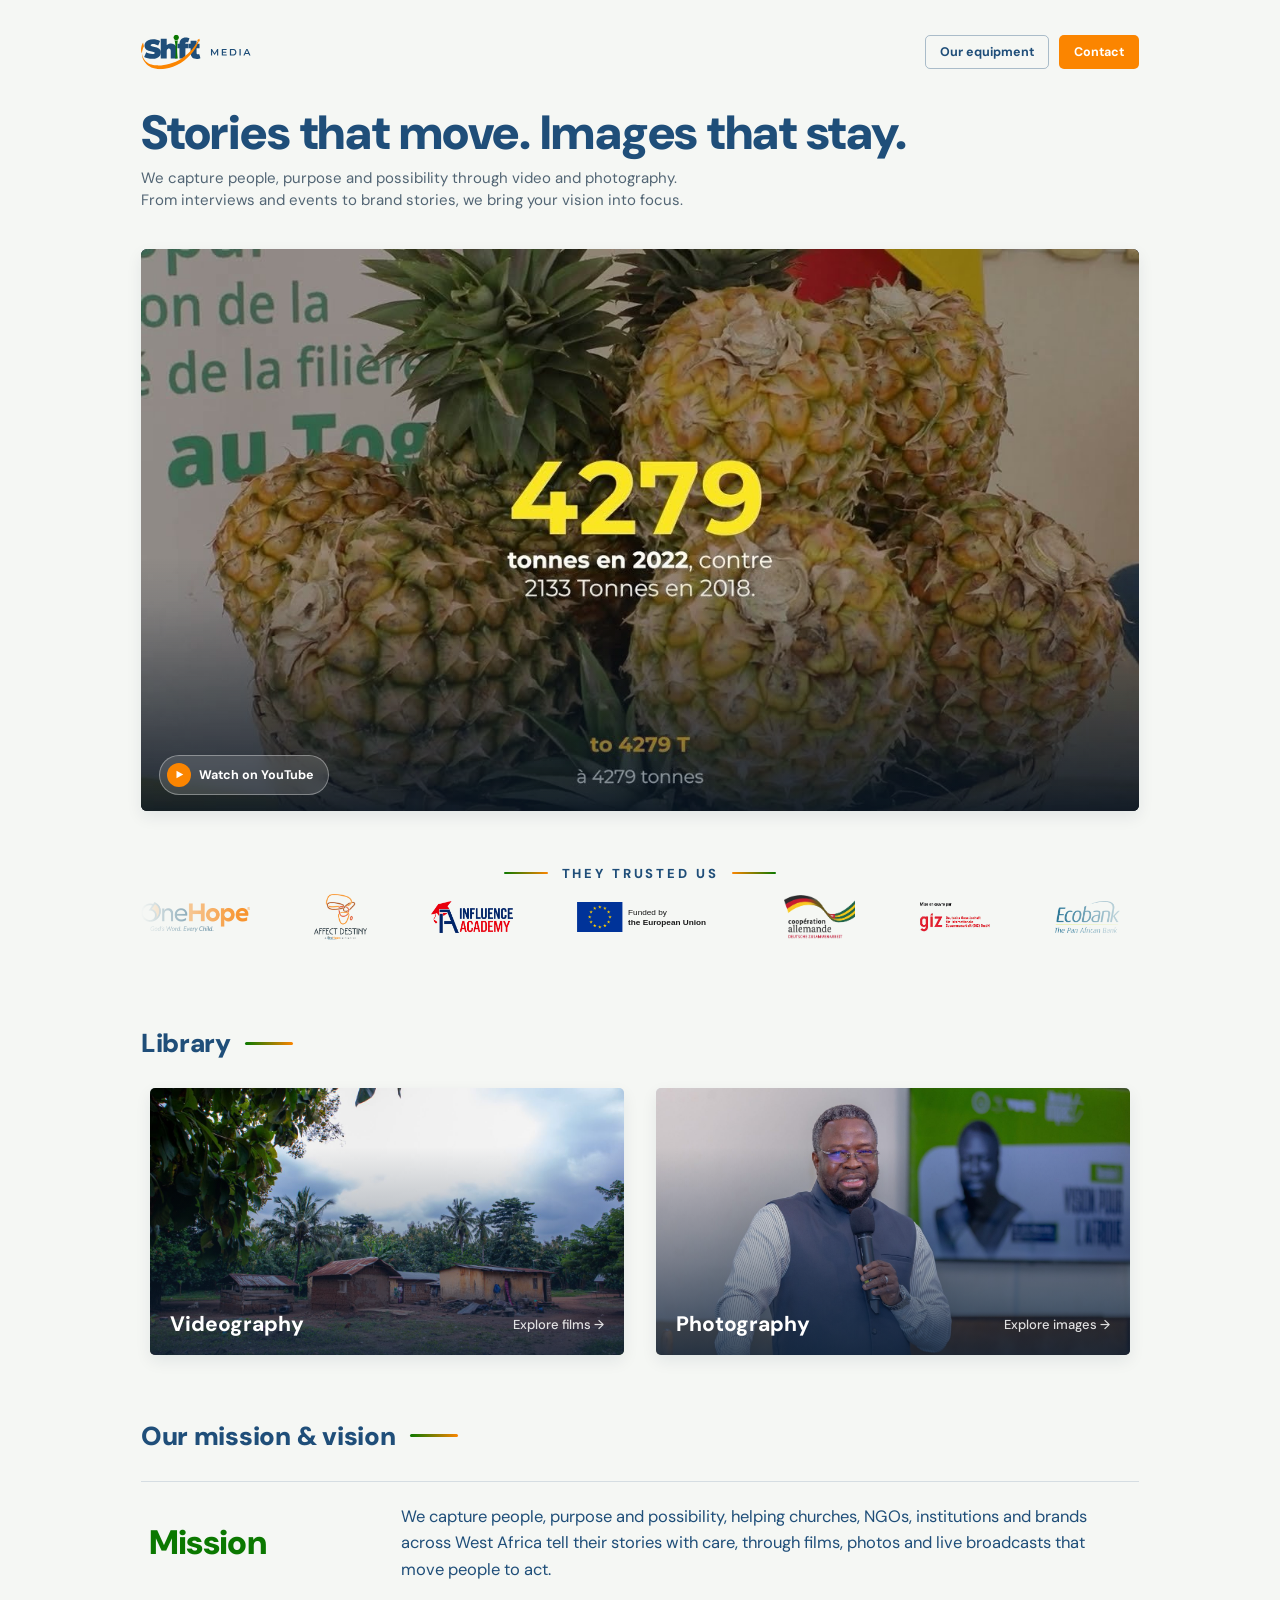
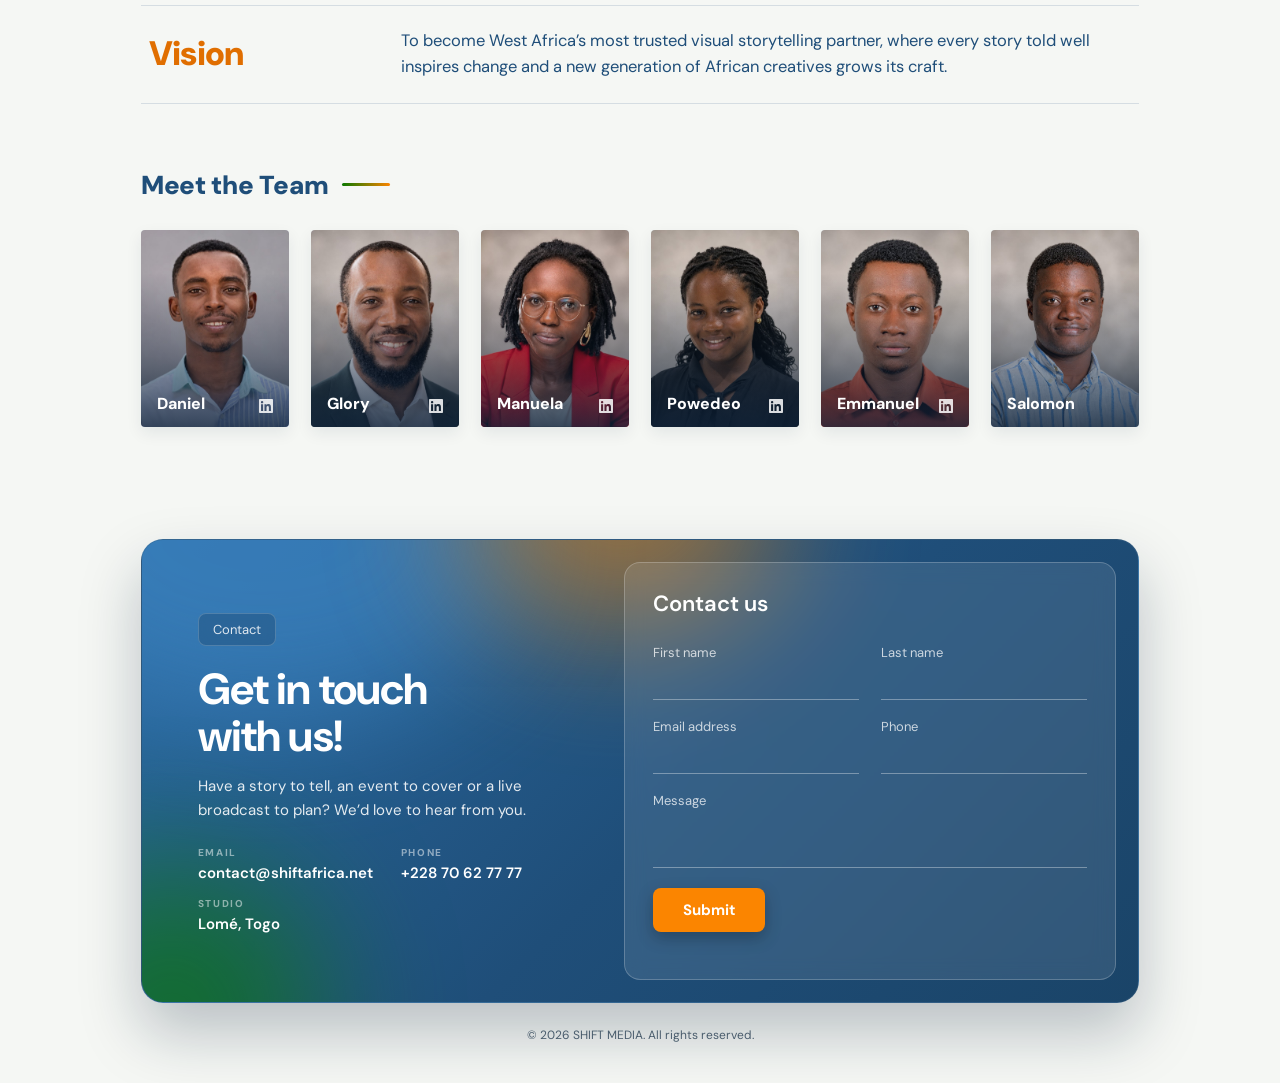
==== commit fd7c0962: "Home: hero video starts at 12s; box is true 16:9 Co-Authored-By: Claude Opus 5.5 <noreply@anthropic." ====
--- a/index.html
+++ b/index.html
@@ -29,7 +29,7 @@
     <div class="hero-tilt">
     <section class="hero-video" aria-label="Featured video">
       <img class="hero-video__poster" src="/assets/img/video-hero.jpg" alt="">
-      <iframe class="hero-video__frame" src="https://www.youtube-nocookie.com/embed/wh3lcqQOgPM?autoplay=1&amp;mute=1&amp;loop=1&amp;playlist=wh3lcqQOgPM&amp;controls=0&amp;modestbranding=1&amp;playsinline=1&amp;rel=0&amp;iv_load_policy=3&amp;disablekb=1" title="SHIFT MEDIA featured video" allow="autoplay; encrypted-media; picture-in-picture" loading="eager" tabindex="-1"></iframe>
+      <iframe class="hero-video__frame" src="https://www.youtube-nocookie.com/embed/wh3lcqQOgPM?autoplay=1&amp;mute=1&amp;loop=1&amp;playlist=wh3lcqQOgPM&amp;start=12&amp;controls=0&amp;modestbranding=1&amp;playsinline=1&amp;rel=0&amp;iv_load_policy=3&amp;disablekb=1" title="SHIFT MEDIA featured video" allow="autoplay; encrypted-media; picture-in-picture" loading="eager" tabindex="-1"></iframe>
       <div class="hero-video__shade" aria-hidden="true"></div>
       <a class="hero-video__cta" href="https://www.youtube.com/watch?v=wh3lcqQOgPM" target="_blank" rel="noopener"><span class="hero-video__play" aria-hidden="true"><svg viewBox="0 0 12 12"><path d="M2 1l9 5-9 5z" fill="currentColor"/></svg></span>Watch on YouTube</a>
     </section>
--- a/assets/css/style.css
+++ b/assets/css/style.css
@@ -1075,3 +1075,9 @@
 .header { margin-top: 14px; }
 @media (max-width: 1023px) { .header { margin-top: 12px; } }
 @media (max-width: 639px) { .header { margin-top: 8px; } }
+
+/* Home hero video box: true 16:9 on every screen */
+@media (min-width: 1024px) {
+  .page--home .hero-tilt { height: auto; flex: none; min-height: 0; }
+}
+.page--home .hero-tilt > .hero-video { flex: none; width: 100%; aspect-ratio: 16 / 9; min-height: 0; }
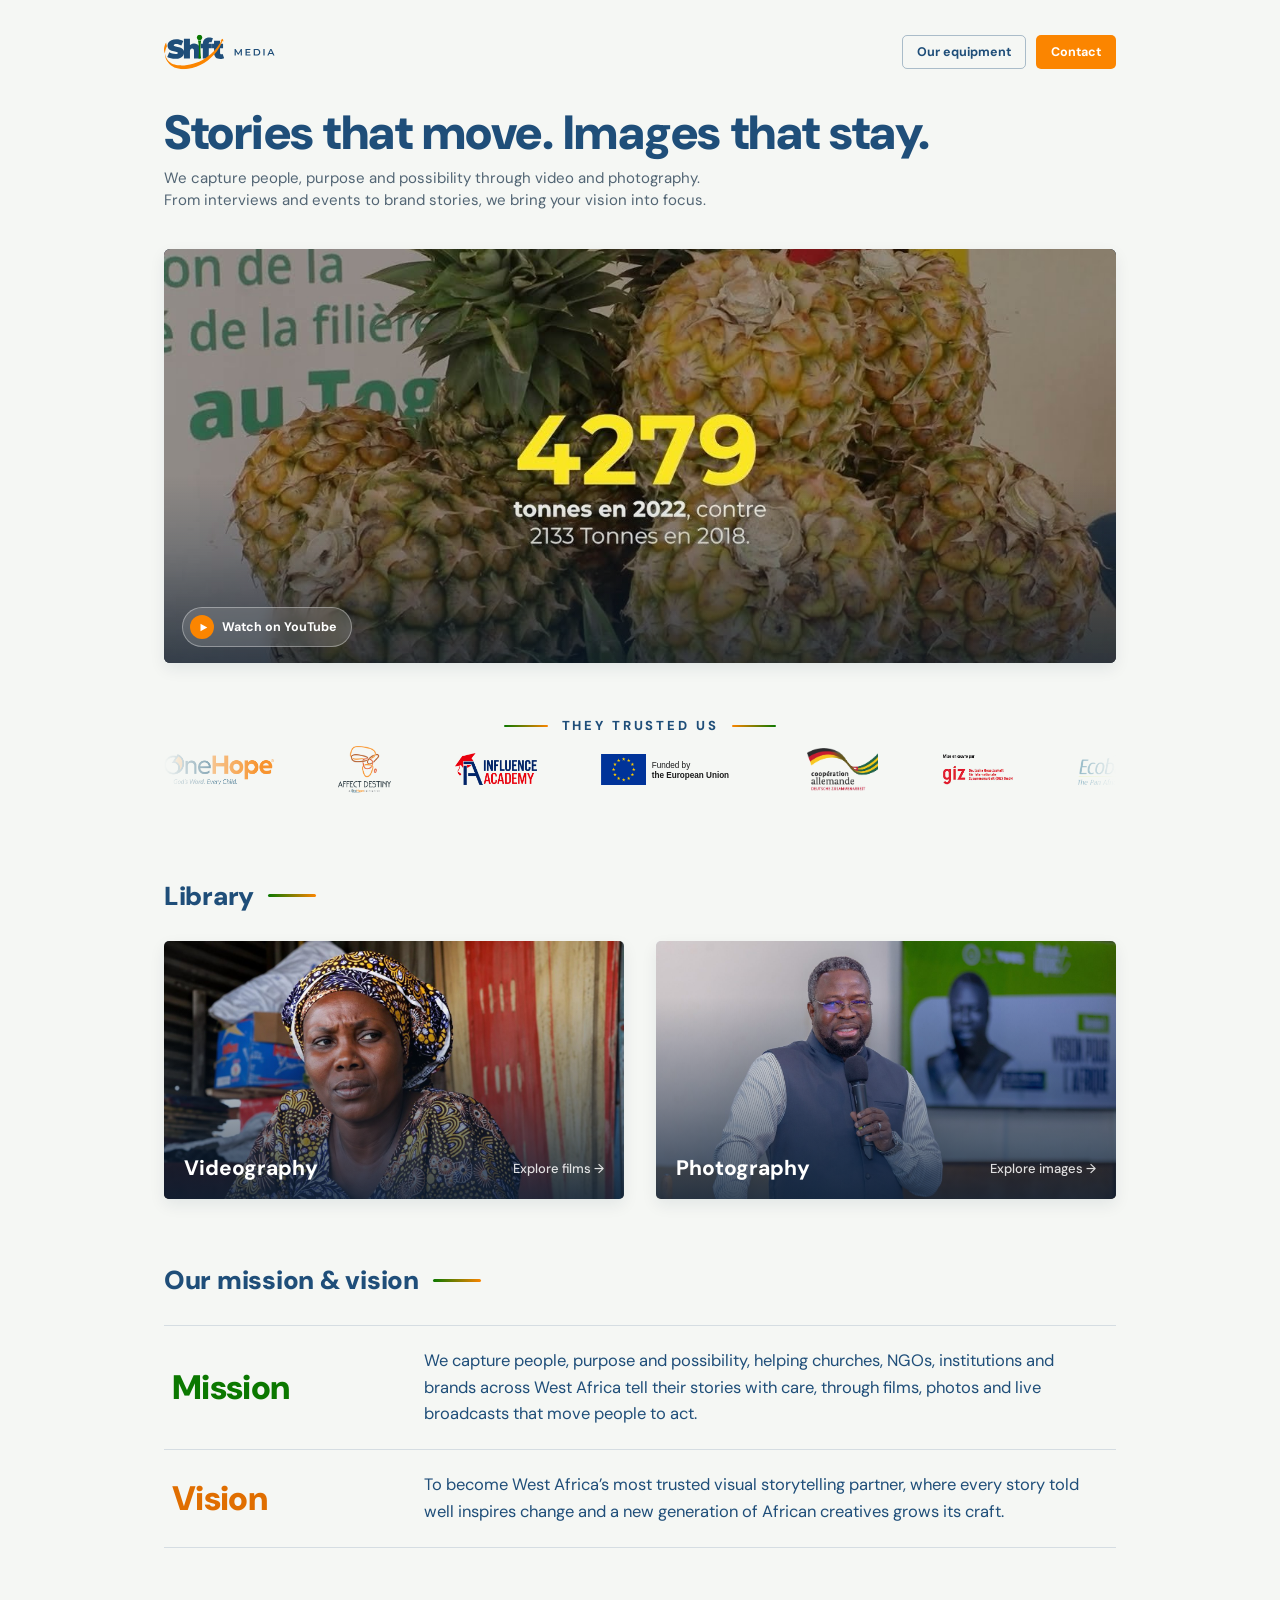
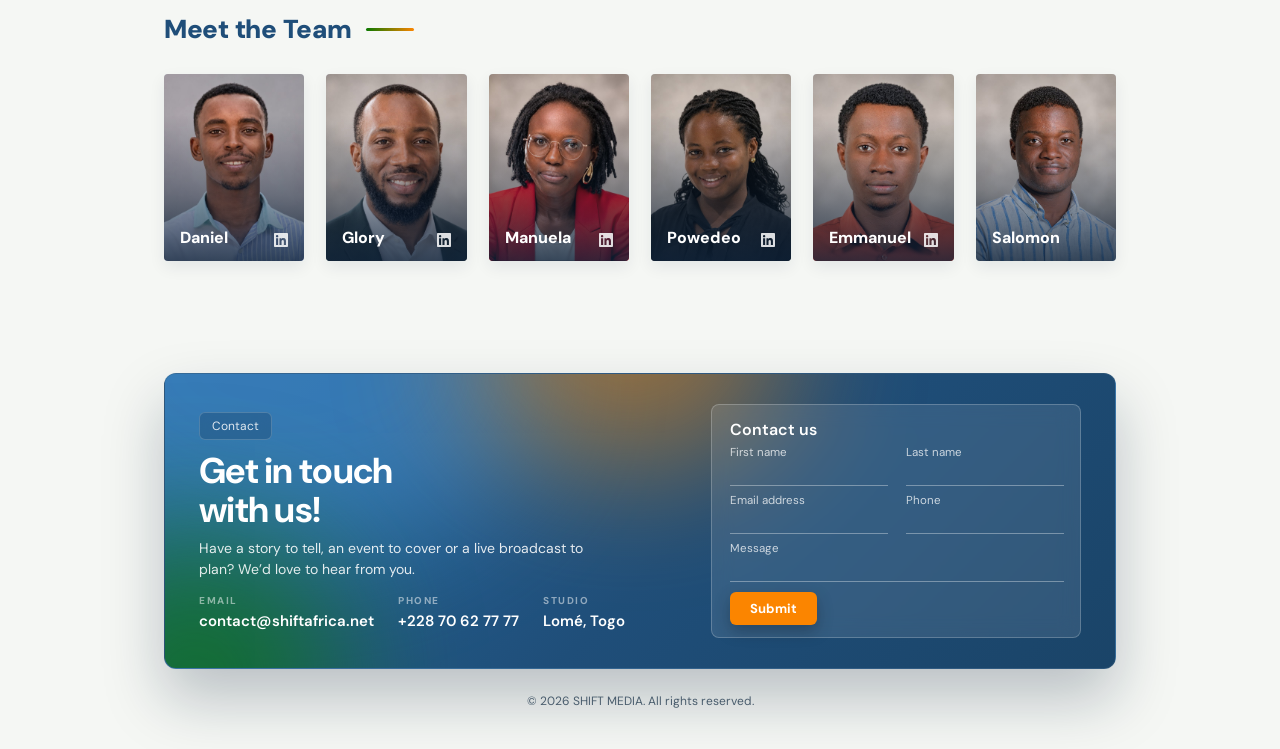
==== commit c59c828b: "Home: new Videography cover (Polygame still); contact box slightly rounder Co-Authored-By: Claude Op" ====
--- a/index.html
+++ b/index.html
@@ -47,7 +47,7 @@
       <div class="library__grid">
         <div class="home-tile home-tile--video">
           <a class="card" href="/videography">
-            <img class="card__img" src="/assets/img/home-videography.jpg" alt="">
+            <img class="card__img" src="/assets/img/home-videography-polygame.jpg" alt="">
             <span class="card__label"><span class="card__title">Videography</span><span class="card__cue">Explore films →</span></span>
           </a>
         </div>
--- a/assets/css/style.css
+++ b/assets/css/style.css
@@ -1081,3 +1081,67 @@
   .page--home .hero-tilt { height: auto; flex: none; min-height: 0; }
 }
 .page--home .hero-tilt > .hero-video { flex: none; width: 100%; aspect-ratio: 16 / 9; min-height: 0; }
+/* Hero a bit shorter (video still fills the box) */
+.page--home .hero-tilt > .hero-video { aspect-ratio: 2.3 / 1; }
+.page--home .hero-video__frame { width: 100%; height: auto; min-height: 0; }
+
+/* Narrower content column: everything aligns with the hero video edges */
+:root { --page-w: 952px; }
+
+/* Contact box: more compact */
+.contact--glass { padding: 14px; gap: 24px; }
+.cg__left { padding: 14px 16px 14px 26px; }
+.cg__pill { padding: 5px 12px; font-size: 12px; }
+.cg__title { margin: 12px 0 8px; font-size: clamp(28px, 2.8vw, 36px); }
+.cg__text { font-size: 14px; line-height: 1.5; }
+.cg__details { margin-top: 14px; gap: 10px 24px; }
+.cg__form { padding: 18px 22px 16px; }
+.cg__form-title { margin-bottom: 4px; font-size: 19px; }
+.cg__field span { padding-top: 8px; font-size: 12px; }
+.cg__field input, .cg__field textarea { padding: 5px 0 7px; font-size: 14px; }
+.cg__field textarea { height: 34px; }
+.cg__submit-wrap { margin-top: 14px; }
+.cg__submit { padding: 10px 26px; font-size: 14px; }
+.cg__note { margin-top: 6px; }
+/* Contact box: smaller radii, matching the rest of the site */
+.contact--glass { border-radius: var(--r-xl); }
+.cg__form { border-radius: var(--r-lg); }
+.cg__pill { border-radius: var(--r-md); }
+.cg__submit, .cg__submit-wrap::before { border-radius: var(--r-lg); }
+@media (max-width: 639px) { .contact--glass { border-radius: var(--r-xl); } }
+/* Contact form card: smaller (narrower, hugs its content) */
+@media (min-width: 1024px) { .contact--glass { grid-template-columns: 1.25fr 1fr; } }
+.cg__form { align-self: center; padding: 16px 20px 14px; }
+.cg__form-title { font-size: 17px; }
+.cg__grid { gap: 2px 18px; }
+.cg__field span { padding-top: 6px; }
+.cg__field input, .cg__field textarea { padding: 4px 0 6px; }
+.cg__field textarea { height: 30px; }
+.cg__submit-wrap { margin-top: 12px; }
+.cg__submit { padding: 9px 22px; font-size: 13.5px; }
+.cg__note:empty { display: none; }
+/* Equipment: studio product shots on light grey */
+.gear .gear__media { background: #e5e5e5; }
+.gear .gear__media { bottom: 50px; }
+.gear::before { content: ''; position: absolute; inset: 0; background: #e5e5e5; }
+.gear .gear__media { overflow: hidden; }
+.gear .gear__media img { object-fit: contain; transform: scale(1.35); }
+.gear:hover .gear__media img { transform: scale(1.45); }
+/* Contact: inner form card smaller, with more breathing room from the blue box edges */
+.contact--glass { padding: 30px 34px; }
+.cg__left { padding: 0 8px 0 0; }
+@media (min-width: 1024px) { .cg__form { justify-self: end; width: 100%; max-width: 370px; } }
+.cg__form { padding: 14px 18px 12px; }
+.cg__form-title { font-size: 16px; margin-bottom: 0; }
+.cg__field span { padding-top: 5px; font-size: 11.5px; }
+.cg__field input, .cg__field textarea { padding: 3px 0 5px; font-size: 13.5px; }
+.cg__field textarea { height: 26px; }
+.cg__submit-wrap { margin-top: 10px; }
+.cg__submit { padding: 8px 20px; font-size: 13px; }
+@media (max-width: 1023px) { .contact--glass { padding: 24px; } }
+@media (max-width: 639px) { .contact--glass { padding: 18px; } .cg__left { padding: 0; } }
+/* Contact: slightly rounder corners */
+.contact--glass, .page--home-more .contact--glass { border-radius: 12px; }
+.cg__form { border-radius: 8px; }
+.cg__pill, .cg__submit, .cg__submit-wrap::before { border-radius: 6px; }
+@media (max-width: 639px) { .contact--glass { border-radius: 12px; } }
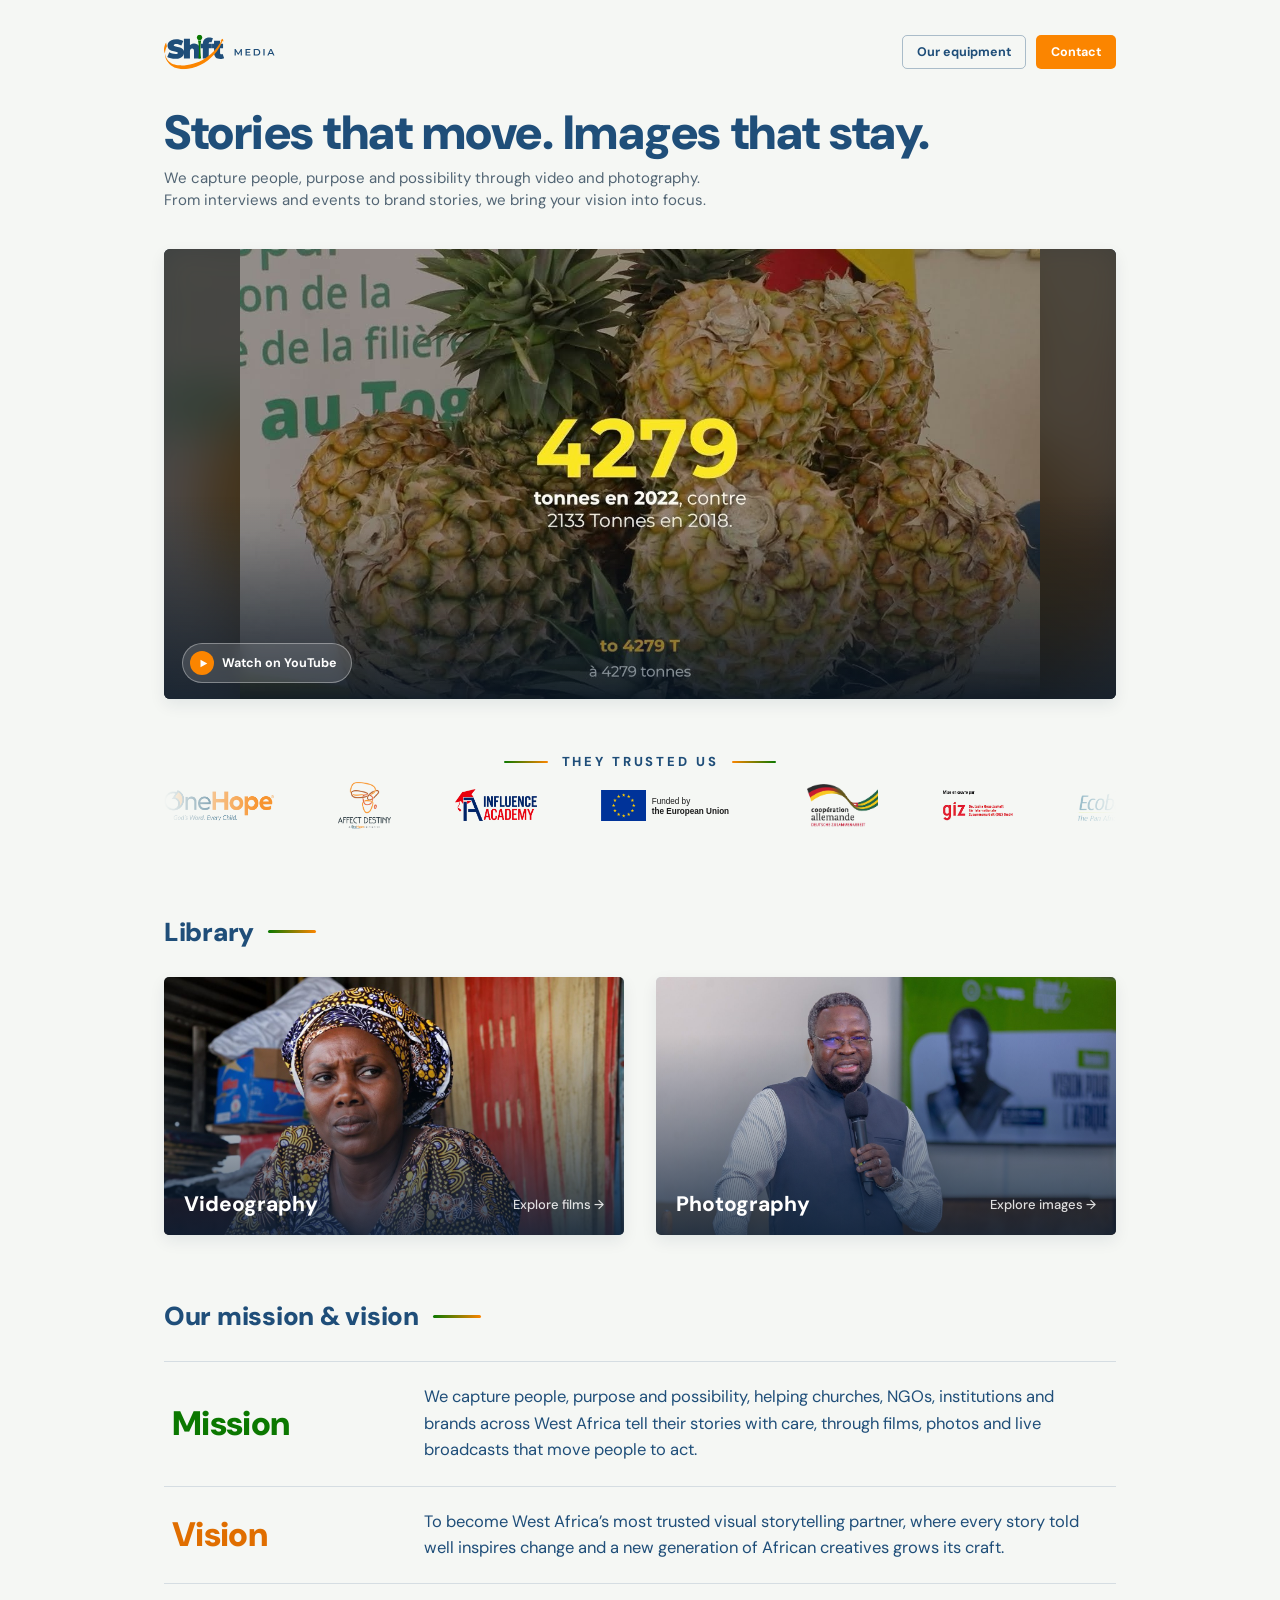
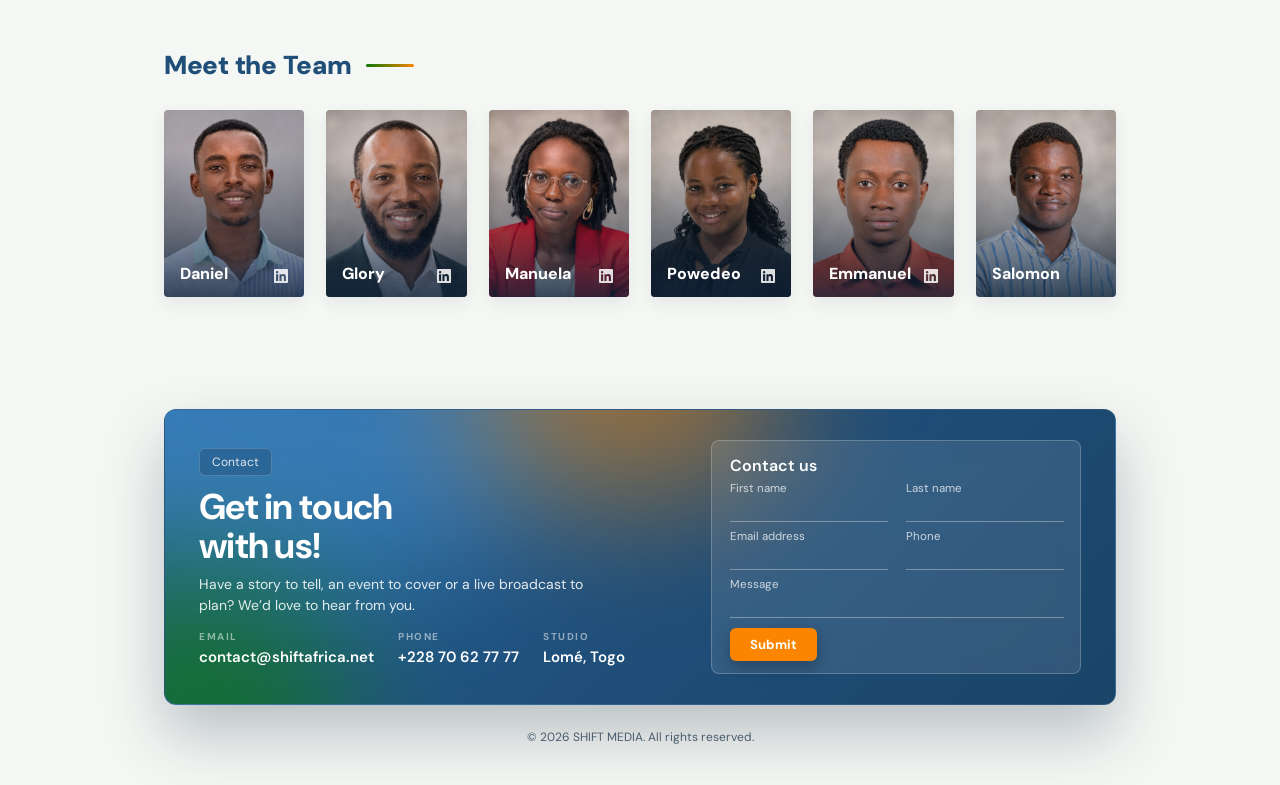
==== commit 835d0cbf: "Home hero: original height back; video fits top-to-bottom, blurred side fill Co-Authored-By: Claude " ====
--- a/index.html
+++ b/index.html
@@ -28,6 +28,7 @@
 
     <div class="hero-tilt">
     <section class="hero-video" aria-label="Featured video">
+      <div class="hero-video__backdrop" aria-hidden="true" style="background-image: url(/assets/img/video-hero.jpg)"></div>
       <img class="hero-video__poster" src="/assets/img/video-hero.jpg" alt="">
       <iframe class="hero-video__frame" src="https://www.youtube-nocookie.com/embed/wh3lcqQOgPM?autoplay=1&amp;mute=1&amp;loop=1&amp;playlist=wh3lcqQOgPM&amp;start=12&amp;controls=0&amp;modestbranding=1&amp;playsinline=1&amp;rel=0&amp;iv_load_policy=3&amp;disablekb=1" title="SHIFT MEDIA featured video" allow="autoplay; encrypted-media; picture-in-picture" loading="eager" tabindex="-1"></iframe>
       <div class="hero-video__shade" aria-hidden="true"></div>
--- a/assets/css/style.css
+++ b/assets/css/style.css
@@ -1145,3 +1145,13 @@
 .cg__form { border-radius: 8px; }
 .cg__pill, .cg__submit, .cg__submit-wrap::before { border-radius: 6px; }
 @media (max-width: 639px) { .contact--glass { border-radius: 12px; } }
+
+/* Hero video v3: original height back; video fits top-to-bottom (no cropping of heads),
+   any side space filled with a soft blurred copy of the image */
+@media (min-width: 1024px) {
+  .page--home .hero-tilt > .hero-video { aspect-ratio: auto; height: max(330px, 50vh); }
+}
+.hero-video__backdrop { position: absolute; inset: -40px; z-index: -3; background-size: cover; background-position: center; filter: blur(28px) brightness(0.55) saturate(1.1); }
+.page--home .hero-video__poster { object-fit: contain; object-position: 50% 50%; }
+.page--home .hero-video__frame { height: 100%; width: auto; min-height: 0; aspect-ratio: 16 / 9; max-width: none; }
+@media (max-width: 1023px) { .page--home .hero-tilt > .hero-video { aspect-ratio: 16 / 9; } }
